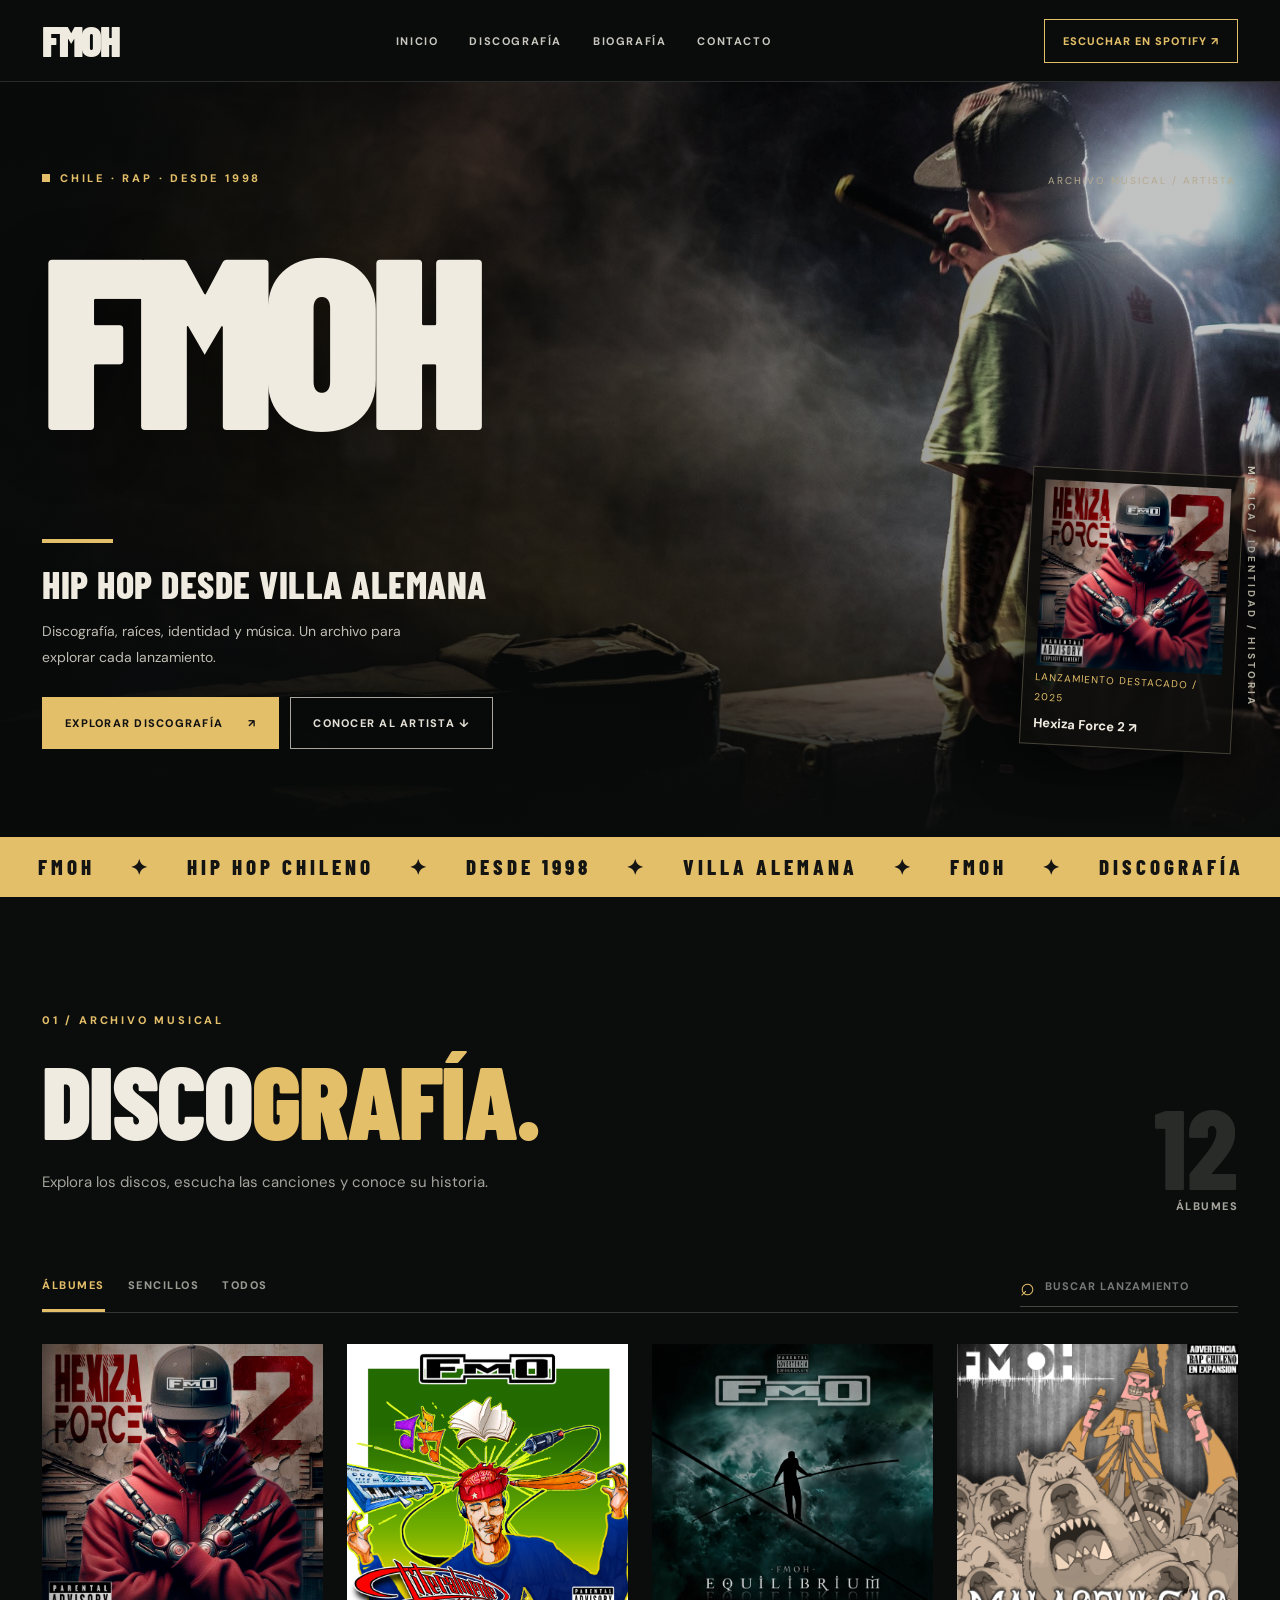
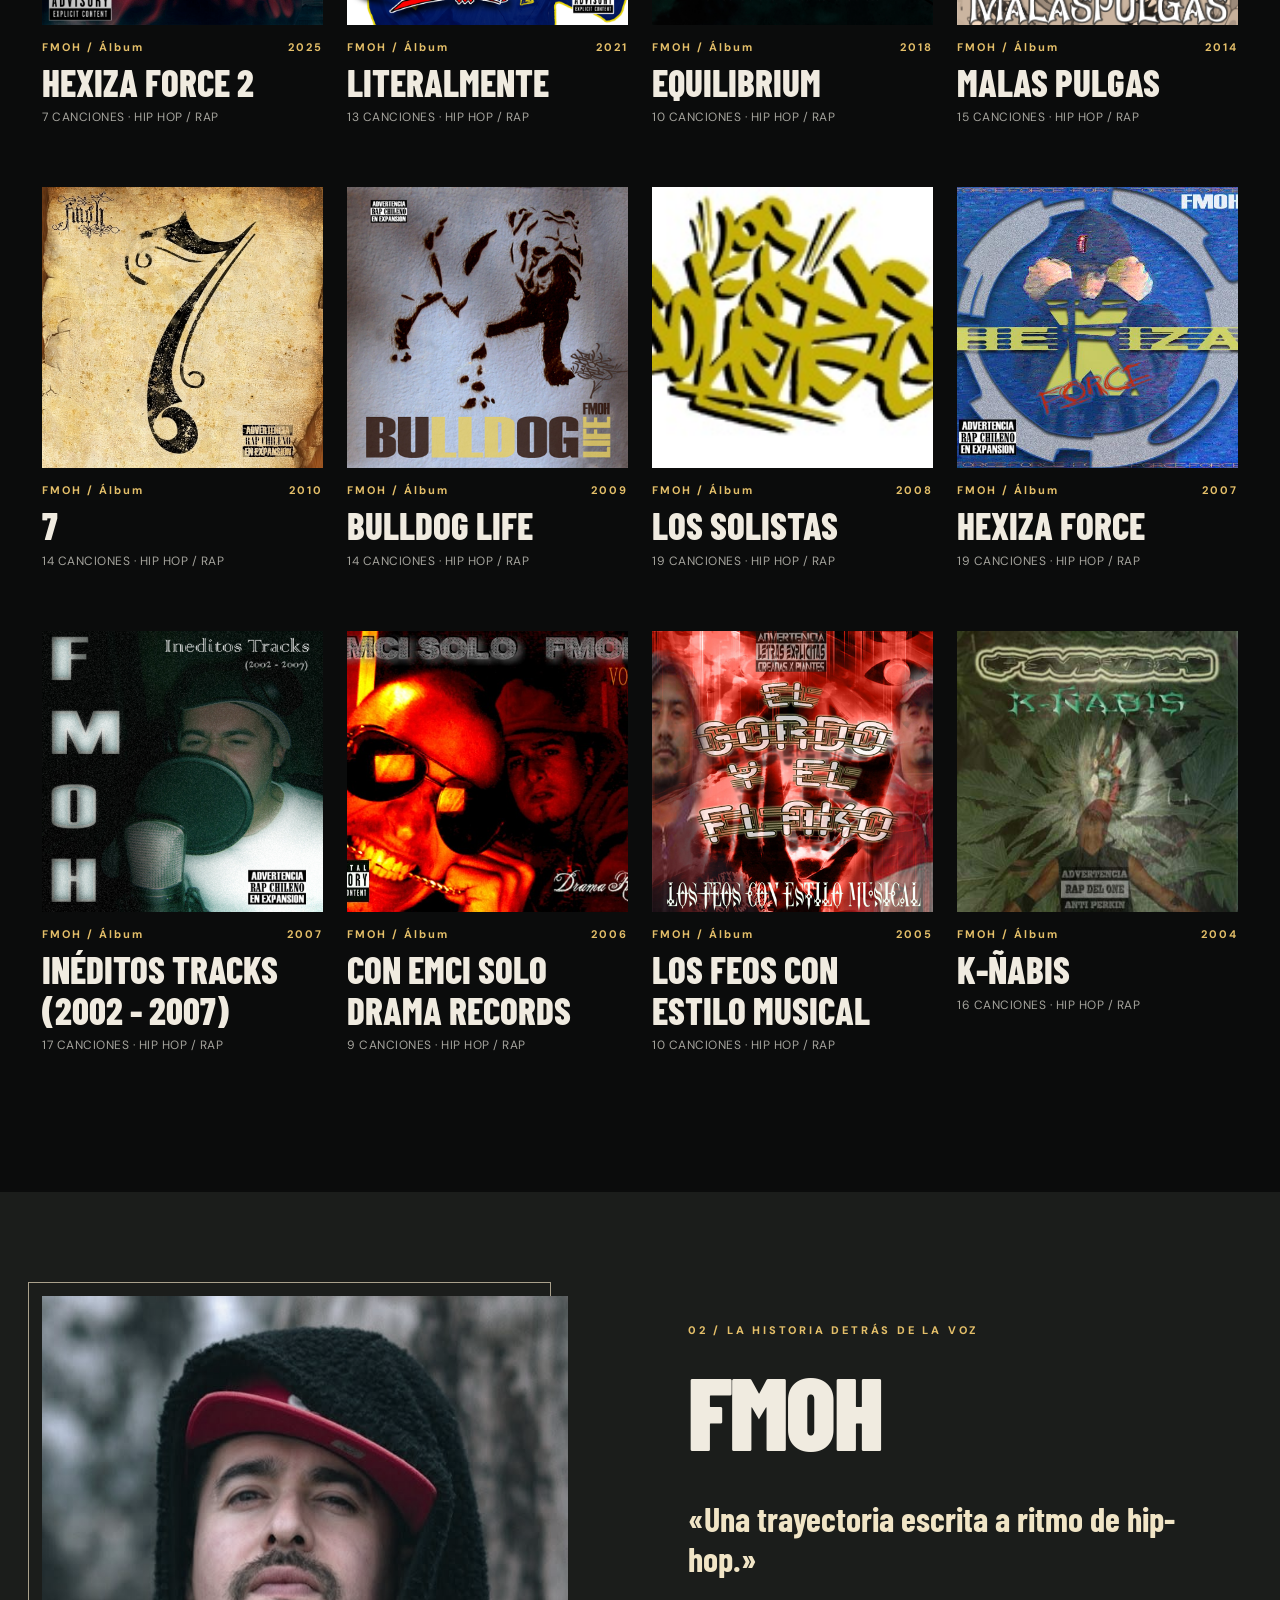
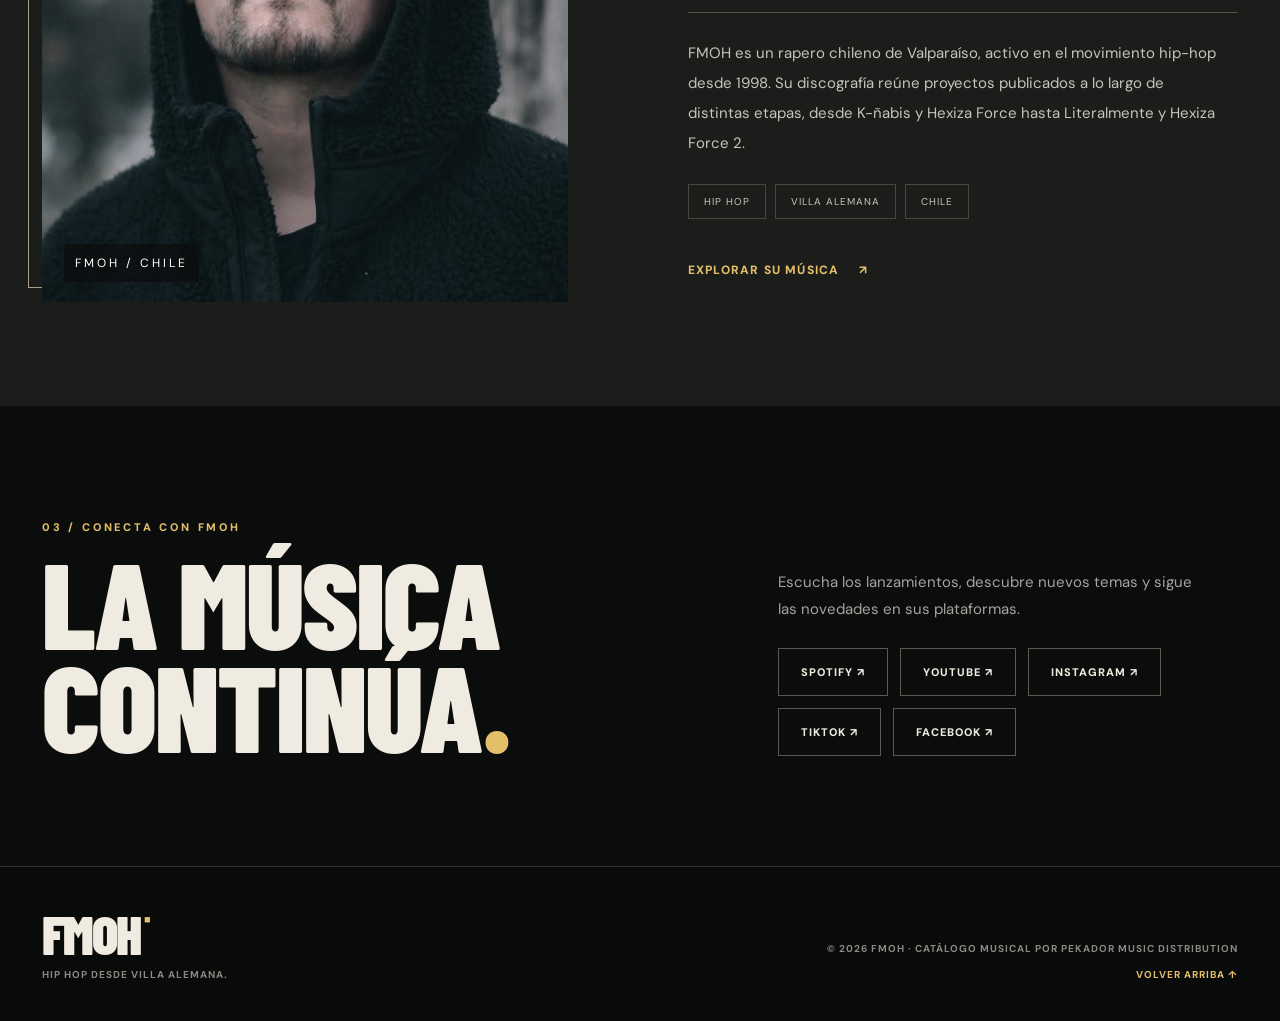
==== index.html @ 573b46f5 "Publicar sitio musical FMOH" ====
<!DOCTYPE html>
<html lang="es">
<head>
  <meta charset="utf-8"><meta name="viewport" content="width=device-width,initial-scale=1">
  <meta name="theme-color" content="#0b0c0c"><meta name="description" content="FMOH: discografía, música y trayectoria del rapero chileno.">
  <title>FMOH — Discografía oficial · Rap chileno</title>
  <link rel="icon" href="assets/images/favicon.svg" type="image/svg+xml"><link rel="stylesheet" href="assets/css/style.css">
</head>
<body data-page="home">
  <header class="header"><div class="wrap nav-inner">
    <a class="wordmark" href="index.html" aria-label="FMOH inicio">FMOH<span class="mark-square"></span></a>
    <nav class="nav" id="nav"><a href="#inicio">INICIO</a><a href="#discografia">DISCOGRAFÍA</a><a href="#biografia">BIOGRAFÍA</a><a href="#contacto">CONTACTO</a></nav>
    <a class="nav-stream" id="navSpotify" href="https://open.spotify.com/intl-es/artist/0ESfs82bdPWuXCugvIW3on" target="_blank" rel="noopener">ESCUCHAR EN SPOTIFY ↗</a>
    <button class="menu-btn" id="menuBtn" type="button" aria-label="Abrir menú" aria-expanded="false">☰</button>
  </div></header>
  <main>
    <section class="hero" id="inicio"><div class="hero-image" id="heroImage"></div><div class="hero-overlay"></div>
      <div class="wrap hero-content"><div class="hero-eyebrow"><span class="tiny-box"></span><span id="heroEyebrow">CHILE · RAP · DESDE 1998</span></div>
        <p class="hero-index">ARCHIVO MUSICAL / ARTISTA</p><h1 class="hero-title" id="heroTitle">FMOH<span></span></h1>
        <div class="hero-lower"><div><div class="hero-line"></div><p class="hero-tagline" id="heroTagline">HIP HOP DESDE VILLA ALEMANA.</p><p class="hero-subtitle">Discografía, raíces, identidad y música. Un archivo para explorar cada lanzamiento.</p><div class="hero-buttons"><a class="btn btn-accent" href="#discografia">EXPLORAR DISCOGRAFÍA <span>↗</span></a><a class="btn btn-outline" href="#biografia">CONOCER AL ARTISTA ↓</a></div></div><div class="hero-feature" id="heroFeature"></div></div>
      </div><span class="hero-vertical">MÚSICA / IDENTIDAD / HISTORIA</span>
    </section>
    <div class="ticker"><div>FMOH <i>✦</i> HIP HOP CHILENO <i>✦</i> DESDE 1998 <i>✦</i> VILLA ALEMANA <i>✦</i> FMOH <i>✦</i> DISCOGRAFÍA <i>✦</i> RAP CHILENO <i>✦</i></div></div>
    <section class="section records wrap" id="discografia"><div class="section-heading"><div><span class="kicker">01 / ARCHIVO MUSICAL</span><h2>DISCO<span>GRAFÍA.</span></h2><p class="muted narrow">Explora los discos, escucha las canciones y conoce su historia.</p></div><div class="section-marker" id="albumCounter">09 <span>ÁLBUMES</span></div></div>
      <div class="filterbar"><div class="filter-tabs" role="group" aria-label="Filtrar lanzamientos"><button type="button" data-filter="albums" class="active">ÁLBUMES</button><button type="button" data-filter="singles">SENCILLOS</button><button type="button" data-filter="all">TODOS</button></div><label class="search-label"><span>⌕</span><input id="searchInput" placeholder="BUSCAR LANZAMIENTO" aria-label="Buscar lanzamiento"></label></div>
      <div class="album-grid" id="albumGrid"></div><div class="singles-list" id="singlesList" hidden></div>
    </section>
    <section class="bio-section" id="biografia"><div class="wrap bio-grid"><div class="bio-visual"><img id="artistPhoto" src="assets/images/artista-demo.jpg" alt="Imagen provisional para la fotografía del artista" loading="lazy"><span class="bio-stamp">FMOH / CHILE</span></div><div class="bio-copy"><span class="kicker">02 / LA HISTORIA DETRÁS DE LA VOZ</span><h2>FMOH<span></span></h2><p class="bio-quote" id="artistQuote">«Una trayectoria escrita a ritmo de hip-hop.»</p><div class="bio-rule"></div><p class="bio-text" id="artistBio"></p><div class="bio-chips"><span>HIP HOP</span><span>VILLA ALEMANA</span><span>CHILE</span></div><a class="text-link" id="bioSpotify" href="#contacto">EXPLORAR SU MÚSICA <span>↗</span></a></div></div></section>
    <section class="listen-section wrap" id="contacto"><span class="kicker">03 / CONECTA CON FMOH</span><div class="listen-layout"><h2>LA MÚSICA<br>CONTINÚA<span>.</span></h2><div><p>Escucha los lanzamientos, descubre nuevos temas y sigue las novedades en sus plataformas.</p><div class="social-links" id="socialLinks"></div></div></div></section>
  </main>
  <footer class="footer"><div class="wrap footer-flex"><div><a class="footer-logo" href="#inicio">FMOH<span>■</span></a><p>HIP HOP DESDE VILLA ALEMANA.</p></div><div class="footer-meta"><span>© <span id="yearNow"></span> FMOH · CATÁLOGO MUSICAL POR PEKADOR MUSIC DISTRIBUTION</span><a href="#inicio">VOLVER ARRIBA ↑</a></div></div></footer>
  <div class="toast" id="toast" role="status" aria-live="polite"></div>
  <script src="data/site-data.js"></script><script src="assets/js/site.js" defer></script>
</body></html>
---- assets/css/style.css ----
@import url('https://fonts.googleapis.com/css2?family=Barlow+Condensed:wght@400;500;600;700;800;900&family=DM+Sans:wght@400;500;600;700&display=swap');
:root{--bg:#0b0c0c;--surface:#161817;--panel:#1b1c1b;--cream:#f0ebe0;--muted:#a5a49d;--yellow:#e4bf69;--line:#343632;--max:1290px}*{box-sizing:border-box}html{scroll-behavior:smooth;scroll-padding-top:90px}body{margin:0;background:var(--bg);color:var(--cream);font-family:'DM Sans',Arial,sans-serif;font-size:15px}body[data-page=album]{padding-bottom:20px}a{color:inherit;text-decoration:none}button,input,textarea,select{font:inherit}button{cursor:pointer}button:disabled{cursor:not-allowed;opacity:.48}img{max-width:100%;display:block}h1,h2,h3,p{margin-top:0}.wrap{width:min(var(--max),calc(100% - 84px));margin-inline:auto}.header{height:82px;background:#0b0d0cf0;border-bottom:1px solid #ffffff20;position:sticky;top:0;z-index:50;backdrop-filter:blur(15px)}.nav-inner{display:flex;align-items:center;height:100%;gap:36px}.wordmark,.footer-logo{font-family:'Barlow Condensed',Impact,sans-serif;font-size:43px;font-weight:900;line-height:1;letter-spacing:-2px}.mark-square,.footer-logo span{font-size:11px;vertical-align:top;display:inline-block;margin:6px 0 0 4px;color:var(--yellow);letter-spacing:0}.nav{margin-inline:auto;display:flex;align-items:center;gap:31px}.nav a{font-weight:700;color:#c9c7c0;font-size:11px;letter-spacing:1.6px}.nav a:hover,.back-link:hover,.text-link:hover{color:var(--yellow)}.nav-stream{border:1px solid var(--yellow);color:var(--yellow);font-size:11px;font-weight:800;letter-spacing:1px;padding:14px 18px;white-space:nowrap;transition:.2s}.nav-stream:hover{background:var(--yellow);color:#13120e}.menu-btn{background:none;color:var(--cream);border:0;font-size:27px;display:none}.hero{position:relative;min-height:690px;overflow:hidden;background:#0b0c0c}.hero-image,.hero-overlay{position:absolute;inset:0}.hero-image{background:url('../images/studio-hero.jpg') center 54%/cover no-repeat;filter:saturate(.68) contrast(1.12)}.hero-overlay{background:linear-gradient(90deg,rgba(8,10,10,.97) 4%,rgba(8,10,10,.68) 48%,rgba(8,10,10,.25) 85%),linear-gradient(0deg,#0b0c0c 0%,transparent 35%)}.hero-content{position:relative;z-index:1;padding-top:89px;padding-bottom:88px}.hero-eyebrow,.kicker{font-size:11px;letter-spacing:2.8px;font-weight:800;color:var(--yellow)}.hero-eyebrow{display:flex;align-items:center;gap:10px}.tiny-box{width:8px;height:8px;background:var(--yellow);display:inline-block}.hero-index{position:absolute;right:2px;top:92px;color:#b5aa90;font-size:10px;letter-spacing:2px}.hero-title{font-family:'Barlow Condensed',Impact,sans-serif;font-weight:900;font-size:clamp(144px,19vw,300px);line-height:.78;letter-spacing:-11px;margin:54px 0 42px;text-shadow:0 12px 60px #0000006e}.hero-title span,.section h2 span,.bio-copy h2 span,.listen-layout h2 span,.album-story h2 span,.admin-intro h1 span{color:var(--yellow)}.hero-lower{display:flex;align-items:flex-end;justify-content:space-between;gap:25px}.hero-line{width:71px;height:4px;background:var(--yellow);margin-bottom:21px}.hero-tagline{font-family:'Barlow Condensed',Impact,sans-serif;font-size:38px;font-weight:800;line-height:1.07;letter-spacing:.5px;margin-bottom:15px;max-width:470px}.hero-subtitle{color:#c0bdb4;line-height:1.8;max-width:390px;font-size:14px}.hero-buttons{display:flex;align-items:center;flex-wrap:wrap;gap:11px;margin-top:27px}.btn{padding:18px 22px;display:inline-flex;align-items:center;justify-content:center;gap:25px;border:1px solid transparent;font-size:11px;letter-spacing:1.25px;font-weight:800;transition:.22s;white-space:nowrap}.btn-accent{background:var(--yellow);color:#111}.btn-accent:hover{background:#f4d998;transform:translateY(-2px)}.btn-outline{border-color:#aaa69d;color:#e4dfd5;background:transparent}.btn-outline:hover{background:#fff;color:#131414}.hero-feature{width:212px;border:1px solid #d5c9a147;padding:12px;background:#0d0d0bc4;transform:rotate(3deg);box-shadow:0 20px 45px #0009;flex:none}.hero-feature img{width:100%;aspect-ratio:1;object-fit:cover}.hero-feature b{display:block;font-size:13px;margin-top:9px}.hero-feature span{font-size:10px;color:var(--yellow);letter-spacing:1px}.hero-vertical{position:absolute;right:22px;bottom:130px;writing-mode:vertical-rl;font-size:10px;font-weight:800;letter-spacing:3px;color:#c9c6b5}.ticker{padding:17px 0;white-space:nowrap;overflow:hidden;background:var(--yellow);color:#141413;font-family:'Barlow Condensed',Impact,sans-serif;font-weight:800;font-size:21px;letter-spacing:4px}.ticker>div{min-width:1600px;text-align:center}.ticker i{font-style:normal;margin:0 27px}.section{padding-block:112px}.section-heading{display:flex;justify-content:space-between;align-items:flex-end;gap:32px;margin-bottom:50px}.section-heading h2,.bio-copy h2,.album-story h2{font-family:'Barlow Condensed',Impact,sans-serif;font-size:clamp(65px,8vw,114px);line-height:.92;letter-spacing:-2px;font-weight:900;margin:23px 0 23px}.muted{color:var(--muted);line-height:1.85}.narrow{max-width:500px}.section-marker{font-family:'Barlow Condensed',Impact,sans-serif;font-size:112px;line-height:1;font-weight:800;color:#292b29;white-space:nowrap}.section-marker span{font-family:'DM Sans',Arial,sans-serif;display:block;text-align:right;font-size:11px;letter-spacing:1.5px;color:var(--muted)}.filterbar{border-bottom:1px solid var(--line);display:flex;justify-content:space-between;gap:20px;align-items:center;margin-bottom:31px}.filter-tabs{display:flex;gap:23px}.filter-tabs button{background:none;border:0;border-bottom:3px solid transparent;color:#999b92;font-size:11px;letter-spacing:1.5px;font-weight:800;padding:16px 0 17px}.filter-tabs button.active{border-color:var(--yellow);color:var(--yellow)}.search-label{display:flex;align-items:center;gap:8px;color:var(--yellow);border-bottom:1px solid #454740;padding:3px 0}.search-label span{font-size:25px}.search-label input{width:195px;color:#fff;outline:none;background:transparent;border:0;font-size:11px;font-weight:700;letter-spacing:1px}.search-label input::placeholder{color:#777}.album-grid{display:grid;grid-template-columns:repeat(4,minmax(0,1fr));gap:35px 24px}.album-card{min-width:0;position:relative}.album-cover-wrap{overflow:hidden;position:relative;background:#252523}.album-cover-wrap img{width:100%;aspect-ratio:1;object-fit:cover;transition:transform .6s,filter .6s}.album-card:hover img{transform:scale(1.045);filter:brightness(.85)}.album-cover-wrap .album-over{position:absolute;inset:0;display:flex;align-items:center;justify-content:center;background:#0b0c0c78;opacity:0;transition:.2s}.album-card:hover .album-over{opacity:1}.album-over span{padding:15px 19px;background:var(--yellow);color:#111;font-size:11px;font-weight:800;letter-spacing:1px}.album-card-content{padding:15px 0}.album-card-top{display:flex;justify-content:space-between;align-items:center;color:var(--yellow);font-size:11px;letter-spacing:2px;font-weight:700}.album-card h3{font-family:'Barlow Condensed',Impact,sans-serif;font-weight:800;font-size:37px;line-height:1.1;margin:8px 0 7px;text-transform:uppercase}.album-card p{font-size:12px;color:var(--muted);letter-spacing:.5px}.single-row{display:grid;grid-template-columns:60px 1fr 100px 120px;align-items:center;gap:20px;border-bottom:1px solid var(--line);padding:22px 12px;color:var(--cream)}.single-row:hover{background:#1c1e1b}.single-row .single-no{color:var(--yellow);font-family:'Barlow Condensed',sans-serif;font-size:28px}.single-row strong{font-family:'Barlow Condensed',sans-serif;font-size:26px;text-transform:uppercase}.single-row span{font-size:12px;color:var(--muted)}.single-row a{font-size:12px;color:var(--yellow);text-align:right}.empty-result{padding:35px;color:var(--muted);border:1px solid var(--line);grid-column:1/-1}.bio-section{background:#1b1d1b;padding:104px 0}.bio-grid{display:grid;grid-template-columns:44% 1fr;gap:10%;align-items:center}.bio-visual{position:relative}.bio-visual img{aspect-ratio:4/4.6;width:100%;object-fit:cover;filter:grayscale(.42)}.bio-visual:before{content:'';border:1px solid #aaa18c;inset:-14px 17px 14px -14px;position:absolute;pointer-events:none}.photo-sticker{position:absolute;right:11px;top:13px;background:#e4bf69;color:#191919;padding:9px 13px;font-size:10px;letter-spacing:1px;font-weight:800}.bio-stamp{position:absolute;bottom:20px;left:22px;background:#0b0c0ca8;color:#fff;font-size:12px;letter-spacing:3px;padding:11px}.bio-copy h2{margin-top:24px}.bio-quote{font-family:'Barlow Condensed',Impact,sans-serif;font-size:34px;line-height:1.15;font-weight:700;margin-top:42px;color:#f1e5c6;max-width:530px}.bio-rule,.story-divider{height:1px;background:#505149;margin:25px 0}.bio-text{line-height:2;color:#c4c5bd;max-width:535px;white-space:pre-line}.bio-chips{display:flex;gap:9px;flex-wrap:wrap;margin:26px 0 40px}.bio-chips span{border:1px solid #454841;padding:10px 15px;font-size:10px;letter-spacing:1px;color:#c5c8bb}.text-link{color:var(--yellow);font-size:12px;font-weight:800;letter-spacing:1.2px}.text-link span{margin-left:15px}.listen-section{padding-block:110px}.listen-layout{display:grid;grid-template-columns:1.2fr .8fr;gap:45px;align-items:end;margin-top:14px}.listen-layout h2{font-family:'Barlow Condensed',Impact,sans-serif;font-weight:900;font-size:clamp(77px,9.5vw,145px);letter-spacing:-2px;line-height:.85;margin:0}.listen-layout p{font-size:15px;line-height:1.8;color:var(--muted);max-width:420px}.social-links{display:flex;flex-wrap:wrap;gap:12px;margin-top:25px}.social-links a{border:1px solid #575a4c;padding:16px 22px;font-weight:800;font-size:11px;letter-spacing:1px}.social-links a:hover{background:var(--yellow);color:#10100d;border-color:var(--yellow)}.footer{border-top:1px solid var(--line);background:#090a0a}.footer-flex{padding:40px 0;display:flex;align-items:flex-end;justify-content:space-between;gap:20px}.footer-logo{font-size:54px}.footer p,.footer-meta{color:#888b82;letter-spacing:1px;font-weight:700;font-size:10px}.footer p{margin:7px 0 0}.footer-meta{display:flex;flex-direction:column;align-items:flex-end;gap:13px}.footer-meta a{color:var(--yellow)}.toast{position:fixed;right:20px;bottom:25px;background:#e4bf69;color:#111;padding:15px 20px;max-width:380px;font-size:13px;font-weight:700;z-index:1000;box-shadow:0 15px 60px #0009;display:none}.toast.visible{display:block}
/* Album detail */
.album-hero{background:radial-gradient(circle at 80% 30%,#24221e 0%,#101110 47%,#0b0c0c 80%);padding:45px 0 91px;border-bottom:1px solid var(--line)}.back-link{display:inline-block;color:#c6c5bb;font-size:11px;font-weight:800;letter-spacing:1.7px;margin-bottom:47px}.album-hero-grid{display:grid;grid-template-columns:minmax(250px,510px) 1fr;gap:8%;align-items:center}.big-cover{position:relative}.big-cover img{aspect-ratio:1;object-fit:cover;width:100%;box-shadow:24px 28px 65px #0009}.cover-stamp{position:absolute;bottom:-25px;left:0;font-size:10px;letter-spacing:2px;color:var(--muted)}.album-hero-text h1{font-family:'Barlow Condensed',Impact,sans-serif;font-size:clamp(67px,9vw,145px);font-weight:900;line-height:.87;letter-spacing:-3px;text-transform:uppercase;overflow-wrap:anywhere;margin:27px 0 15px}.album-artist{font-family:'Barlow Condensed',sans-serif;font-size:32px;color:var(--yellow);font-weight:800}.album-desc{font-size:15px;color:var(--muted);line-height:1.85;max-width:490px;margin:22px 0}.album-hero-actions{display:flex;gap:10px;flex-wrap:wrap;margin:29px 0}.album-facts{border-top:1px solid var(--line);display:grid;grid-template-columns:repeat(3,1fr);gap:10px;padding-top:23px}.album-facts span,.album-facts strong{display:block}.album-facts span{color:#92958a;font-size:10px;letter-spacing:1.5px}.album-facts strong{font-size:14px;margin-top:7px}.section-heading.compact{margin-bottom:38px}.section-heading.compact h2{font-size:clamp(56px,6.5vw,94px);margin-bottom:0}.section-marker.smaller{font-size:67px}.track-table{border-top:1px solid #5c5e55}.track-head,.track-row{display:grid;grid-template-columns:65px 1fr 100px 125px;align-items:center;gap:13px}.track-head{color:#8d9088;font-size:10px;letter-spacing:2px;padding:19px 18px;border-bottom:1px solid var(--line)}.track-row{min-height:76px;padding:10px 18px;border-bottom:1px solid #2a2e29;transition:background .2s}.track-row:hover,.track-row.playing{background:#1a1e19}.track-no{font-family:'Barlow Condensed',sans-serif;color:var(--yellow);font-size:25px}.track-title{font-weight:700;font-size:15px}.track-length{font-size:12px;color:#b3b3ad}.track-action{display:flex;justify-content:flex-end}.track-play{background:#e4bf69;border:0;width:42px;height:42px;border-radius:50%;color:#111;font-size:15px;font-weight:900}.track-unavailable{color:#85867e;font-size:10px;text-transform:uppercase;letter-spacing:.7px;text-align:right}.content-note{font-size:12px;color:#969a90;margin-top:23px;line-height:1.8}.album-story{background:#1b1d1b;padding:104px 0}.album-story-grid{display:grid;grid-template-columns:1fr 1fr;gap:12%}.album-story h2{font-size:clamp(55px,6.3vw,92px)}.album-story-grid p{font-size:15px;line-height:1.95;color:#c4c6bd;white-space:pre-line}.album-story-grid .credits{margin:10px 0 27px}.other-releases{padding:105px 0 30px}.related-grid{grid-template-columns:repeat(4,minmax(0,1fr))}.audio-dock{position:fixed;bottom:0;left:0;right:0;z-index:90;display:flex;align-items:center;gap:17px;background:#1a1c19;padding:12px max(calc((100vw - 1290px)/2),32px);border-top:1px solid var(--yellow);box-shadow:0 -12px 40px #0008}.audio-dock[hidden]{display:none}.audio-dock img{height:51px;width:51px;object-fit:cover}.audio-now{min-width:190px;display:flex;flex-direction:column;gap:4px}.audio-now small{color:var(--yellow);font-size:10px;letter-spacing:1.1px}.audio-now strong{font-size:12px;max-width:230px;overflow:hidden;text-overflow:ellipsis;white-space:nowrap}.dock-btn{border:none;background:transparent;color:var(--cream);font-size:14px}.dock-btn.big{font-size:21px;color:var(--yellow)}.audio-dock input[type=range]{accent-color:var(--yellow);flex:1;min-width:35px}.audio-dock #audioVolume{flex:0 1 100px}.audio-time{font-size:11px;color:#b9bab3}
/* admin */
body[data-page=admin]{background:#121411}.admin-top-label{color:var(--yellow);font-size:11px;font-weight:800;letter-spacing:1px}.admin-main{padding:55px 0 100px}.admin-intro{display:flex;align-items:center;justify-content:space-between;gap:32px}.admin-intro h1{font-family:'Barlow Condensed',sans-serif;font-size:90px;font-weight:900;letter-spacing:-2px;line-height:1;margin:15px 0}.admin-intro p{color:#b9bdb3;line-height:1.6;max-width:640px}.admin-banner{padding:15px 20px;background:#29291e;border-left:3px solid var(--yellow);font-size:12px;line-height:1.7;margin:30px 0 25px;color:#d8d3be}.admin-layout{display:grid;grid-template-columns:270px minmax(0,1fr);gap:28px;align-items:start}.admin-sidebar{background:#1b1d1a;border:1px solid var(--line);padding:16px}.admin-tab{display:flex;align-items:center;text-align:left;gap:16px;color:var(--yellow);background:none;border:0;border-bottom:1px solid #30342d;padding:18px 13px;width:100%;font-family:'Barlow Condensed',sans-serif;font-size:18px;font-weight:800}.admin-tab span{color:var(--cream);font-size:15px}.admin-tab.active{background:#33301f}.admin-sidebar p{font-size:12px;color:#999e91;line-height:1.75;padding:15px 11px}.admin-editor{background:#1b1d1a;border:1px solid var(--line);min-height:450px;padding:31px}.editor-bar{display:flex;justify-content:space-between;align-items:center;gap:20px;border-bottom:1px solid var(--line);padding-bottom:20px;margin-bottom:27px}.editor-bar h2{font-family:'Barlow Condensed',sans-serif;font-size:36px;margin:0}.save-status{font-size:10px;color:var(--yellow);letter-spacing:1.2px}.editor-section{margin-bottom:30px}.editor-section h3{font-family:'Barlow Condensed',sans-serif;letter-spacing:.3px;font-size:26px;margin:0 0 19px}.field-grid{display:grid;grid-template-columns:repeat(2,minmax(0,1fr));gap:17px}.field{display:block;margin-bottom:17px;min-width:0}.field.full{grid-column:1/-1}.field>span{display:block;margin-bottom:8px;font-size:11px;text-transform:uppercase;color:#c2beac;font-weight:700;letter-spacing:1px}.field input,.field textarea,.field select{background:#10120f;border:1px solid #3c423a;padding:13px 13px;color:#f1eee2;width:100%;outline:none;border-radius:0}.field textarea{min-height:114px;resize:vertical;line-height:1.7}.field input:focus,.field textarea:focus{border-color:var(--yellow)}.image-edit{display:flex;align-items:center;gap:20px;border:1px dashed #55554a;padding:17px;margin-bottom:17px}.image-edit img{width:110px;height:110px;object-fit:cover;flex:none}.image-edit small{display:block;color:#9c9f94;margin-top:10px;line-height:1.5}.upload-button,.small-btn{display:inline-block;background:#292c25;border:1px solid #656a5d;padding:10px 13px;color:var(--cream);font-size:11px;font-weight:800;letter-spacing:.5px;cursor:pointer}.upload-button:hover,.small-btn:hover{background:#474b3b}.upload-button input{display:none}.small-btn.danger{border-color:#945c52;color:#ffc7ba}.inline-actions{display:flex;align-items:center;gap:9px;flex-wrap:wrap;margin:18px 0}.admin-album-list{display:grid;gap:11px}.admin-album-row{display:grid;grid-template-columns:70px 1fr auto;gap:15px;align-items:center;border:1px solid #3d4339;padding:12px;background:#161915}.admin-album-row img{height:70px;width:70px;object-fit:cover}.admin-album-row strong{display:block;font-size:15px}.admin-album-row small{color:#92988b;font-size:11px;display:block;margin-top:7px}.edit-card{background:#141714;border:1px solid #424940;padding:21px;margin-bottom:16px}.edit-card-header{display:flex;align-items:center;justify-content:space-between;margin-bottom:20px;gap:15px}.edit-card-header strong{font-family:'Barlow Condensed',sans-serif;font-size:28px}.editor-divider{border:0;border-top:1px solid var(--line);margin:32px 0}.edit-track{display:grid;grid-template-columns:32px 1fr 94px 170px 42px;gap:7px;align-items:center;margin:8px 0}.edit-track>span{color:var(--yellow)}.edit-track input{min-width:0;background:#0e100e;border:1px solid #3e433a;color:#eee;padding:9px;font-size:12px;width:100%}.edit-track .upload-button{text-align:center;padding:11px 6px;white-space:nowrap}.edit-track button{border:1px solid #5f534d;background:#29201c;color:#dfb5ae;height:38px}.admin-hint{color:#a6ab9e;font-size:12px;line-height:1.8}.admin-notice{padding:12px;background:#22291f;font-size:12px;color:#e0d9c4;line-height:1.7}.subtle{font-size:11px;color:#9b9b94}.admin-file-row{display:flex;align-items:center;gap:10px;border:1px solid #40453d;padding:13px;margin-bottom:12px}.admin-file-row input{flex:1}.admin-file-row label{margin-right:10px}.json-box{padding:16px;background:#0e100e;color:#d2d4cf;border:1px solid var(--line);font-size:12px;line-height:1.8}.admin-button{background:var(--yellow);color:#111;padding:14px 19px;font-weight:800;border:0;font-size:12px;letter-spacing:1px}
@media(max-width:1050px){.nav{gap:17px}.nav-stream{padding:12px}.wrap{width:min(var(--max),calc(100% - 48px))}.hero-title{font-size:25vw}.album-grid,.related-grid{grid-template-columns:repeat(3,minmax(0,1fr));gap:22px 16px}.bio-grid{gap:6%}.hero-feature{width:175px}.album-hero-grid{gap:5%}.admin-layout{grid-template-columns:220px 1fr}.admin-editor{padding:18px}}@media(max-width:760px){.header{height:69px}.wrap{width:calc(100% - 34px)}.wordmark{font-size:39px}.nav{display:none;position:absolute;left:0;right:0;top:69px;background:#0d0f0e;border-bottom:1px solid #444;padding:20px;flex-direction:column;align-items:flex-start;gap:25px}.nav.open{display:flex}.nav-stream{margin-left:auto;font-size:10px;padding:10px}.menu-btn{display:block}.hero{min-height:720px}.hero-overlay{background:linear-gradient(90deg,#0b0c0ceb,#0b0c0c71),linear-gradient(0deg,#0b0c0c,transparent 50%)}.hero-content{padding:70px 0 60px}.hero-title{font-size:36vw;letter-spacing:-6px;margin:62px 0 50px}.hero-index,.hero-vertical{display:none}.hero-lower{align-items:flex-start}.hero-feature{display:none}.hero-tagline{font-size:33px}.hero-buttons .btn{padding:15px}.section{padding:70px 0}.section-heading h2{font-size:65px}.section-heading{align-items:center}.section-marker{font-size:70px}.album-grid,.related-grid{grid-template-columns:repeat(2,minmax(0,1fr));gap:25px 14px}.album-card h3{font-size:28px}.filterbar{align-items:stretch;flex-direction:column}.filter-tabs{gap:22px}.search-label{margin-bottom:15px}.bio-section{padding:65px 0}.bio-grid{grid-template-columns:1fr;gap:65px}.bio-visual{max-width:530px}.bio-copy h2{font-size:80px}.listen-layout{grid-template-columns:1fr;gap:20px}.listen-layout h2{font-size:95px}.listen-section{padding:65px 0}.footer-flex{align-items:flex-start}.album-hero{padding:30px 0 70px}.album-hero-grid{grid-template-columns:1fr;gap:48px}.big-cover{max-width:475px}.album-hero-text h1{font-size:88px}.album-story-grid{grid-template-columns:1fr;gap:15px}.album-story{padding:70px 0}.track-head,.track-row{grid-template-columns:37px 1fr 48px 80px;gap:5px;padding-inline:7px}.track-title{font-size:13px}.track-unavailable{font-size:9px}.track-length{font-size:11px}.audio-dock{gap:8px;padding:8px}.audio-dock #audioVolume,.audio-dock #audioDuration{display:none}.audio-now{min-width:60px}.audio-dock img{height:37px;width:37px}.audio-dock input[type=range]{max-width:130px}.audio-time{display:none}.admin-intro{display:block}.admin-intro h1{font-size:70px}.admin-layout{grid-template-columns:1fr;gap:15px}.admin-sidebar{display:flex;flex-wrap:wrap;gap:5px;padding:8px}.admin-tab{width:auto;flex:1;justify-content:center;font-size:14px;gap:6px;padding:12px 8px}.admin-tab span{font-size:12px}.admin-sidebar p{width:100%;margin:0}.field-grid{grid-template-columns:1fr}.edit-track{grid-template-columns:24px 1fr 70px;gap:5px}.edit-track .upload-button{grid-column:2}.edit-track button{grid-column:3;grid-row:2}.edit-card{padding:12px}}@media(max-width:450px){.nav-stream{display:none}.hero-title{font-size:40vw}.hero{min-height:650px}.hero-buttons{gap:10px}.hero-buttons .btn{width:100%}.section-heading h2{font-size:49px}.section-marker{font-size:46px}.section-marker span{font-size:9px}.album-card h3{font-size:25px}.filter-tabs button{font-size:10px}.single-row{grid-template-columns:34px 1fr 54px;gap:7px}.single-row a{grid-column:2/4;text-align:left}.bio-visual:before{display:none}.listen-layout h2{font-size:70px}.footer-flex{flex-direction:column}.footer-meta{align-items:flex-start}.album-hero-text h1{font-size:72px}.audio-dock #audioSeek{display:none}.audio-now{flex:1}.track-head,.track-row{grid-template-columns:28px 1fr 40px 62px}.track-play{width:36px;height:36px}.track-unavailable{font-size:8px}.admin-tab{width:calc(50% - 3px);flex:auto}}

/* V2 — detalles discretos de ficha, descarga voluntaria y reproductor adaptable. */
:focus-visible{outline:2px solid var(--yellow);outline-offset:4px}
::selection{background:var(--yellow);color:#151515}
html{scroll-behavior:smooth}
.album-hero-text{min-width:0}
.album-hero-actions .btn{padding:16px 20px;min-height:52px}
.btn-quiet{color:#ded9ca;border:1px solid #5a5d53;background:transparent;gap:8px}
.btn-quiet:hover{color:#141414;background:#ece8db;border-color:#ece8db}
.album-quick-meta{font-size:10px;letter-spacing:1.4px;line-height:1.8;color:#a8aa9c;text-transform:uppercase;margin:16px 0 0}
.track-head span:last-child{text-align:right}
.track-info{min-width:0}
.track-info strong{display:block;overflow-wrap:anywhere}
.track-info small{display:block;font-size:10px;line-height:1.5;color:#a5a99e;margin-top:6px;letter-spacing:.4px}
.track-action{align-items:center;gap:7px}
.track-download{border:1px solid #62685e;background:transparent;color:var(--yellow);width:38px;height:38px;border-radius:50%;font-size:18px;font-weight:700}
.track-download:hover{background:var(--yellow);border-color:var(--yellow);color:#0b0c0c}
.track-row.playing .track-no{color:#f4d58c}
.track-row.playing .track-title{color:#f6dea8}
.track-row.playing .track-play{box-shadow:0 0 0 4px #e4bf6933}
.track-play{transition:transform .15s,background .15s}
.track-play:hover{transform:scale(1.08);background:#ffde91}
.track-unavailable{color:#747a73;font-size:18px;text-align:center;width:38px}
.download-section{padding:75px 0;background:#171914;border-block:1px solid #32352f}
.download-layout{display:grid;grid-template-columns:1.05fr .95fr;gap:9%;align-items:center}
.download-layout h2{font-family:'Barlow Condensed',Impact,sans-serif;font-size:clamp(55px,7vw,104px);font-weight:900;line-height:.9;margin:20px 0 18px}
.download-layout h2 span{color:var(--yellow)}
.download-layout p{color:#b9bcb0;line-height:1.8;font-size:13px;max-width:490px}
.download-license{font-size:11px!important;color:#8e9685!important}
.download-panel{display:flex;flex-direction:column;align-items:flex-start;gap:12px;background:#1f221d;border:1px solid #575c46;padding:33px 38px}
.download-eyebrow{color:var(--yellow);font-weight:800;font-size:11px;letter-spacing:2px}
.download-panel strong{font-family:'Barlow Condensed',Impact,sans-serif;font-size:44px;text-transform:uppercase;line-height:1}
.download-panel p{font-size:12px;margin:0 0 9px}
.download-panel small{font-size:10px;color:#989c92;line-height:1.7}
.download-empty{font-size:11px;letter-spacing:1px;color:#a9ada0;border:1px solid #4c5046;padding:12px}
.extra-credits{display:grid;grid-template-columns:repeat(2,minmax(0,1fr));gap:2px 18px;margin-top:18px}
.extra-credits .kicker{font-size:9px}
.extra-credits p{font-size:13px!important;margin:8px 0 24px!important}
.spotify-embed{grid-column:1/-1;margin-top:26px;max-width:720px;width:100%}
.spotify-embed .kicker{display:block;margin-bottom:17px}
body[data-page=album]:has(.audio-dock:not([hidden])){padding-bottom:94px}
.audio-dock{display:grid;grid-template-columns:52px minmax(120px,195px) 34px 38px 34px 38px minmax(80px,1fr) 38px 90px;gap:13px;min-height:80px;padding-block:12px}
.audio-now{min-width:0;max-width:100%}
.audio-now strong{max-width:100%;font-size:12px}
.audio-dock #audioSeek{width:100%;min-width:0;max-width:none}
.audio-dock input[type=range]{cursor:pointer;accent-color:var(--yellow)}
.audio-dock input[type=range]::-webkit-slider-runnable-track{height:4px;border-radius:6px}
.audio-dock .dock-btn{min-width:32px;height:38px;white-space:nowrap}
.audio-dock .dock-btn:hover{color:#f6d995}
.song-upload-line{display:grid;grid-template-columns:minmax(0,1fr);align-items:start;gap:10px}
.edit-song .image-edit{margin-bottom:0}
.editor-checkbox{display:flex;align-items:center;gap:10px;line-height:1.6;font-size:12px;color:#e9e7da;cursor:pointer;margin:15px 0}
.editor-checkbox input{width:17px;height:17px;accent-color:var(--yellow);flex:none}
.admin-album-row{transition:border-color .2s}
.admin-album-row:focus-within{border-color:var(--yellow)}
@media(max-width:1000px){
 .audio-dock{grid-template-columns:42px minmax(90px,170px) 30px 33px 30px 35px minmax(75px,1fr) 35px;gap:8px}
 .audio-dock #audioVolume{display:none}
 .audio-dock img{height:42px;width:42px}
 .audio-dock .audio-now strong{font-size:11px}
}
@media(max-width:760px){
 .album-quick-meta{margin-top:7px;font-size:9px}
 .album-hero-grid{gap:55px}
 .download-section{padding:60px 0}
 .download-layout{grid-template-columns:1fr;gap:23px}
 .download-panel{padding:26px}
 .extra-credits{gap:10px}
 .audio-dock{display:grid;grid-template-columns:38px minmax(80px,1fr) 33px 34px 33px;column-gap:7px;row-gap:8px;min-height:94px;padding:8px 17px}
 .audio-dock img{height:38px;width:38px;grid-row:1}
 .audio-dock .audio-now{grid-column:2;grid-row:1}
 .audio-dock #audioPrev{grid-column:3;grid-row:1}
 .audio-dock #audioPlay{grid-column:4;grid-row:1}
 .audio-dock #audioNext{grid-column:5;grid-row:1}
 .audio-dock #audioTime{display:block;grid-column:1;grid-row:2;font-size:9px}
 .audio-dock #audioSeek{display:block;grid-column:2/5;grid-row:2;width:100%;max-width:none}
 .audio-dock #audioDuration{display:block;grid-column:5;grid-row:2;font-size:9px;text-align:right}
 .audio-dock #audioVolume{display:none}
 body[data-page=album]:has(.audio-dock:not([hidden])){padding-bottom:110px}
}
@media(max-width:450px){
 .album-hero-text h1{font-size:clamp(62px,17vw,88px)}
 .album-hero-actions{gap:8px}
 .album-hero-actions .btn{font-size:10px;padding:14px 12px;min-height:46px;white-space:normal}
 .album-hero-actions .btn-accent{flex:1 1 100%}
 .track-head,.track-row{grid-template-columns:26px minmax(0,1fr) 41px 80px;gap:5px}
 .track-info small{font-size:9px}
 .track-action{gap:6px}
 .track-play{width:34px;height:34px}
 .track-download{height:31px;width:31px}
 .track-unavailable{width:31px}
 .audio-dock{grid-template-columns:35px minmax(65px,1fr) 26px 29px 26px;padding:8px 12px;column-gap:4px}
 .audio-dock img{width:35px;height:35px}
 .audio-now strong{font-size:11px;max-width:none}
 .audio-now small{font-size:8px}
 .audio-dock .dock-btn{min-width:0;width:28px;height:32px;font-size:11px}
 .audio-dock .dock-btn.big{font-size:18px}
 .audio-dock #audioSeek{grid-column:2/5}
 .audio-dock #audioTime{font-size:9px}
 .download-layout h2{font-size:62px}
}
@media(prefers-reduced-motion:reduce){*,*::before,*::after{animation-duration:.01ms!important;transition-duration:.01ms!important;scroll-behavior:auto!important}}

[hidden]{display:none!important}
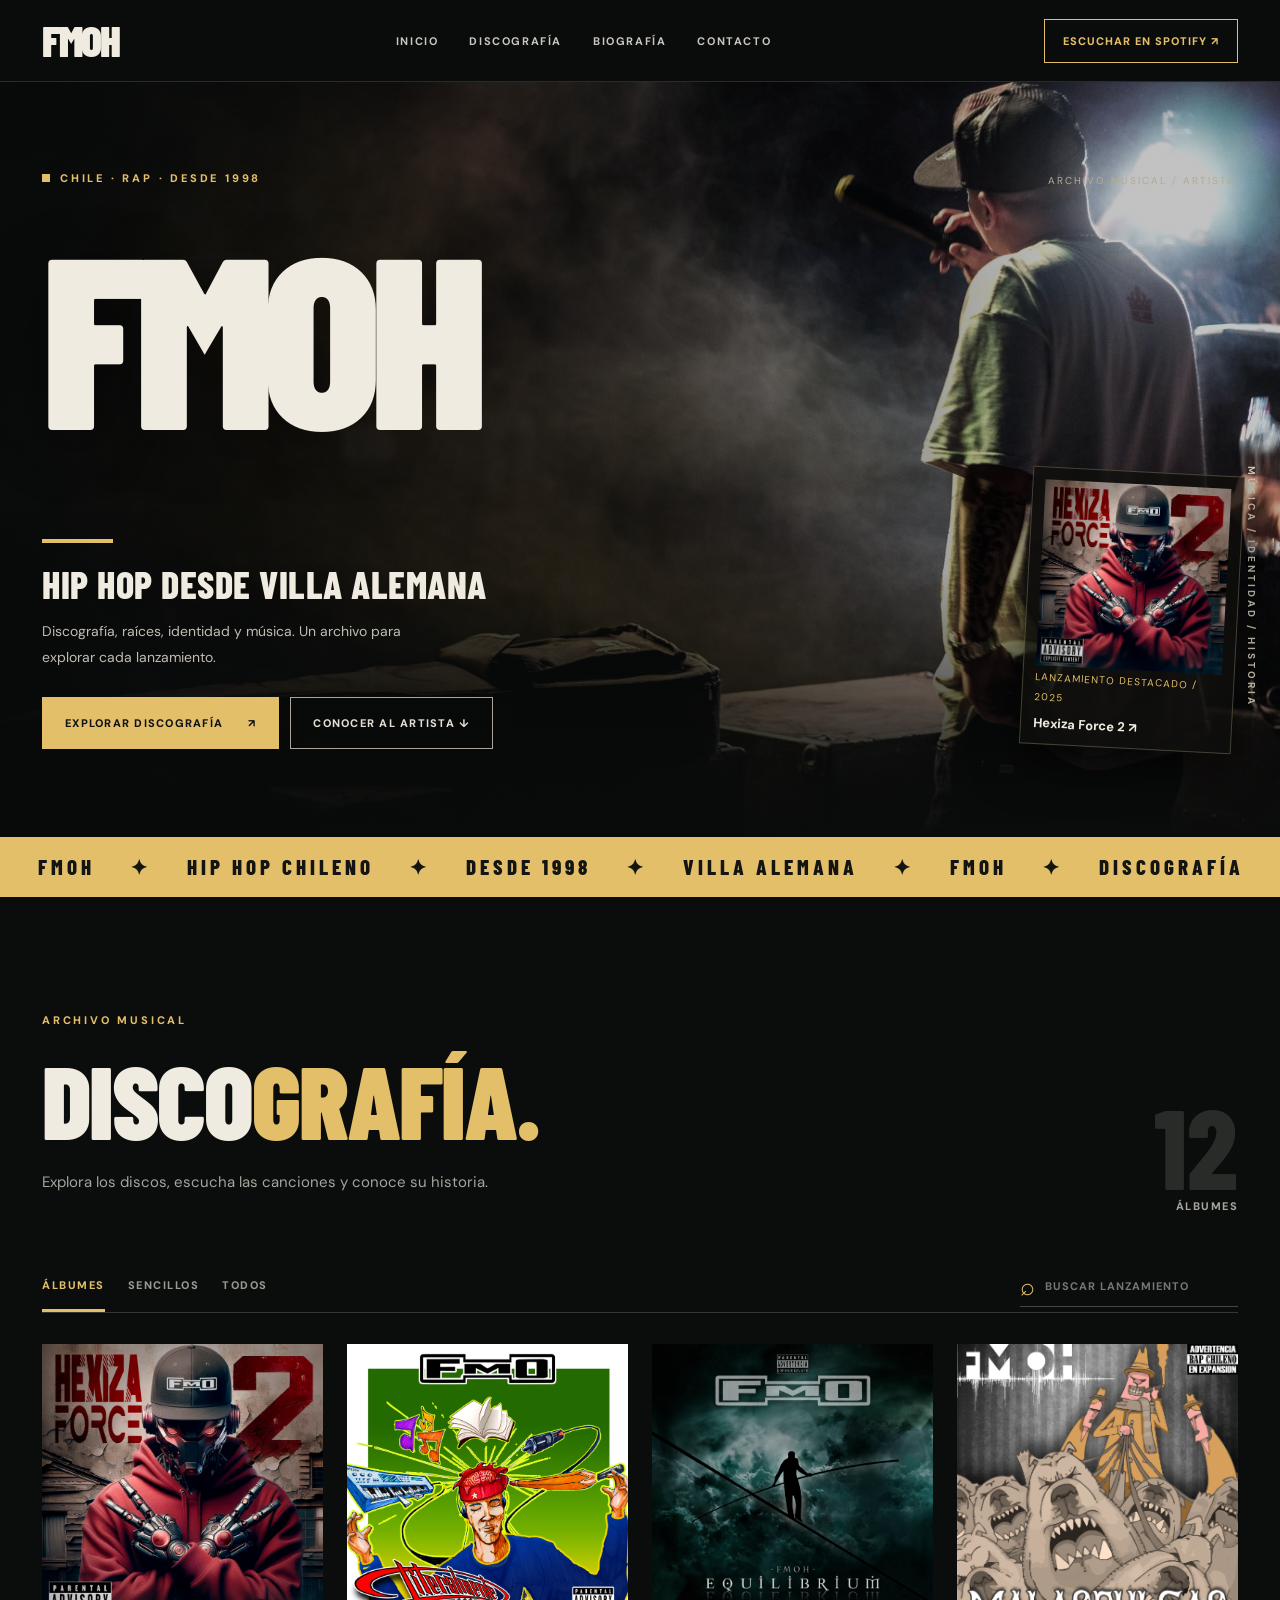
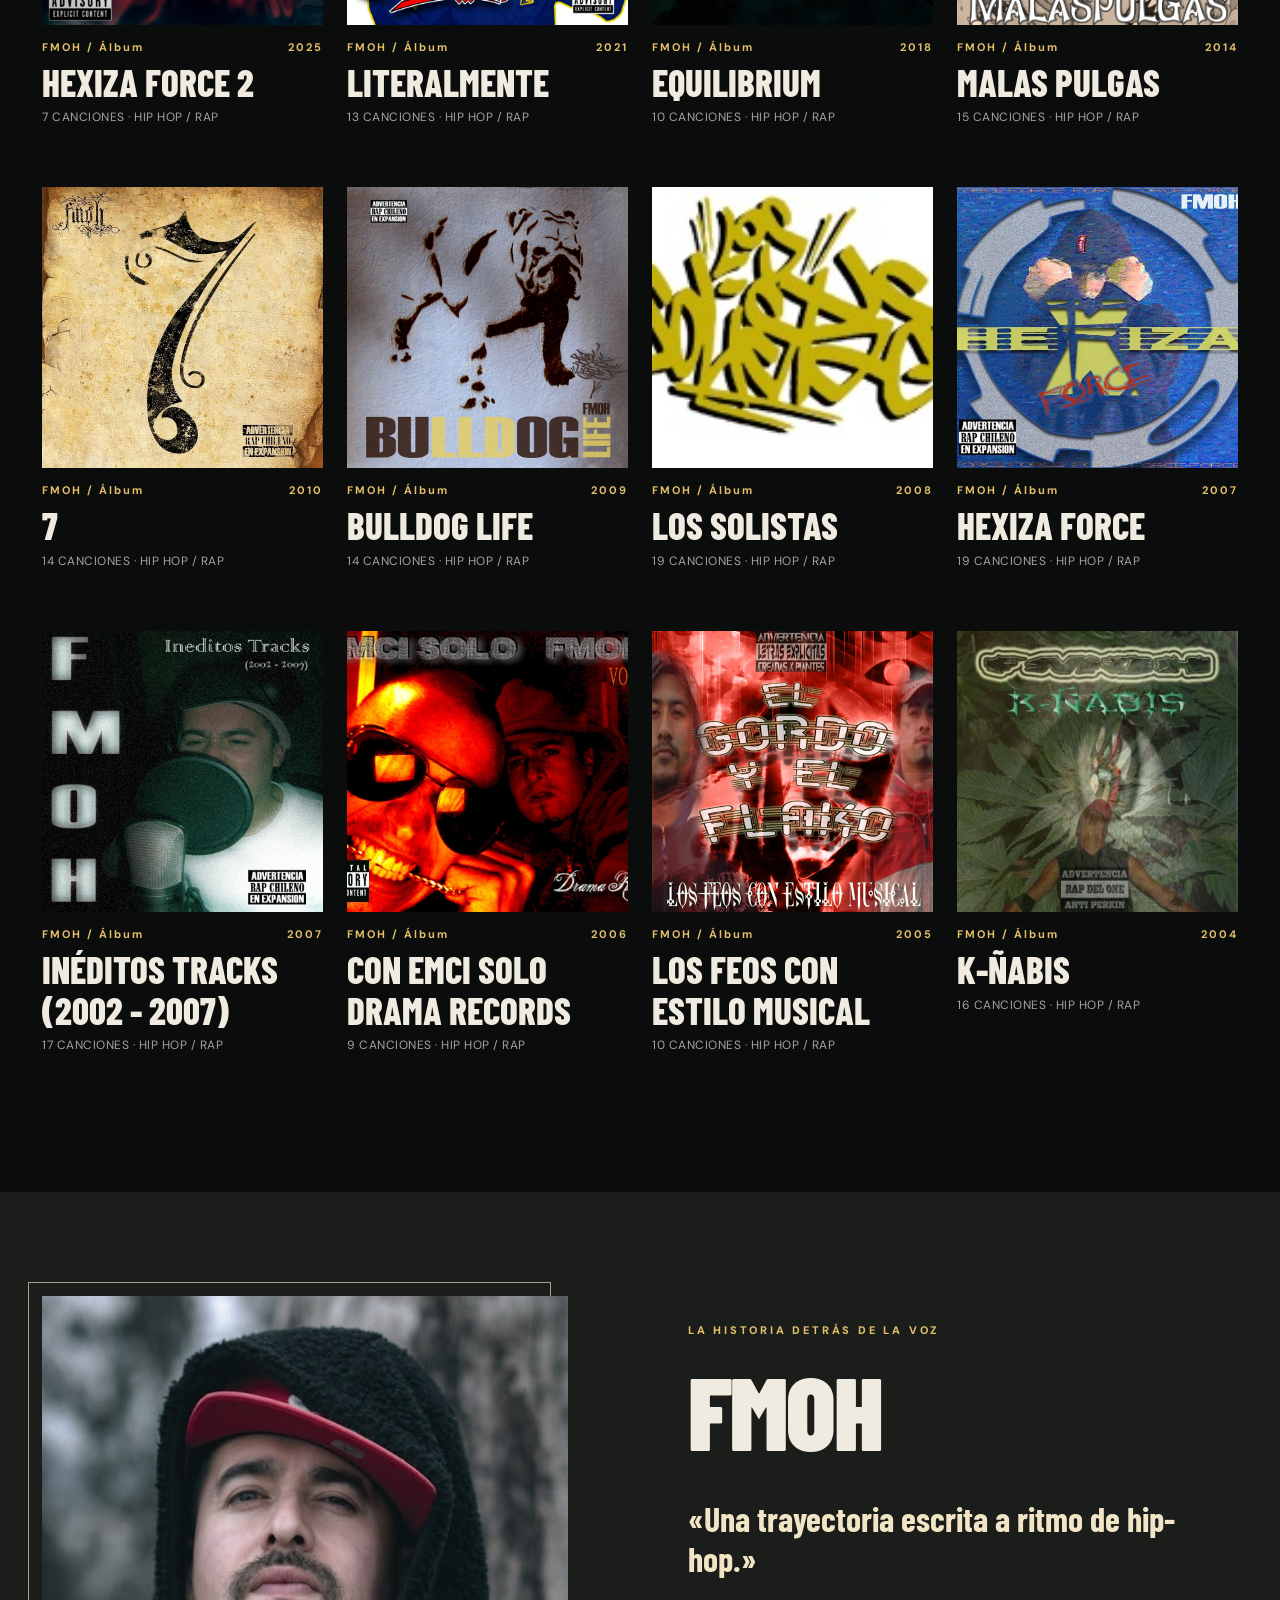
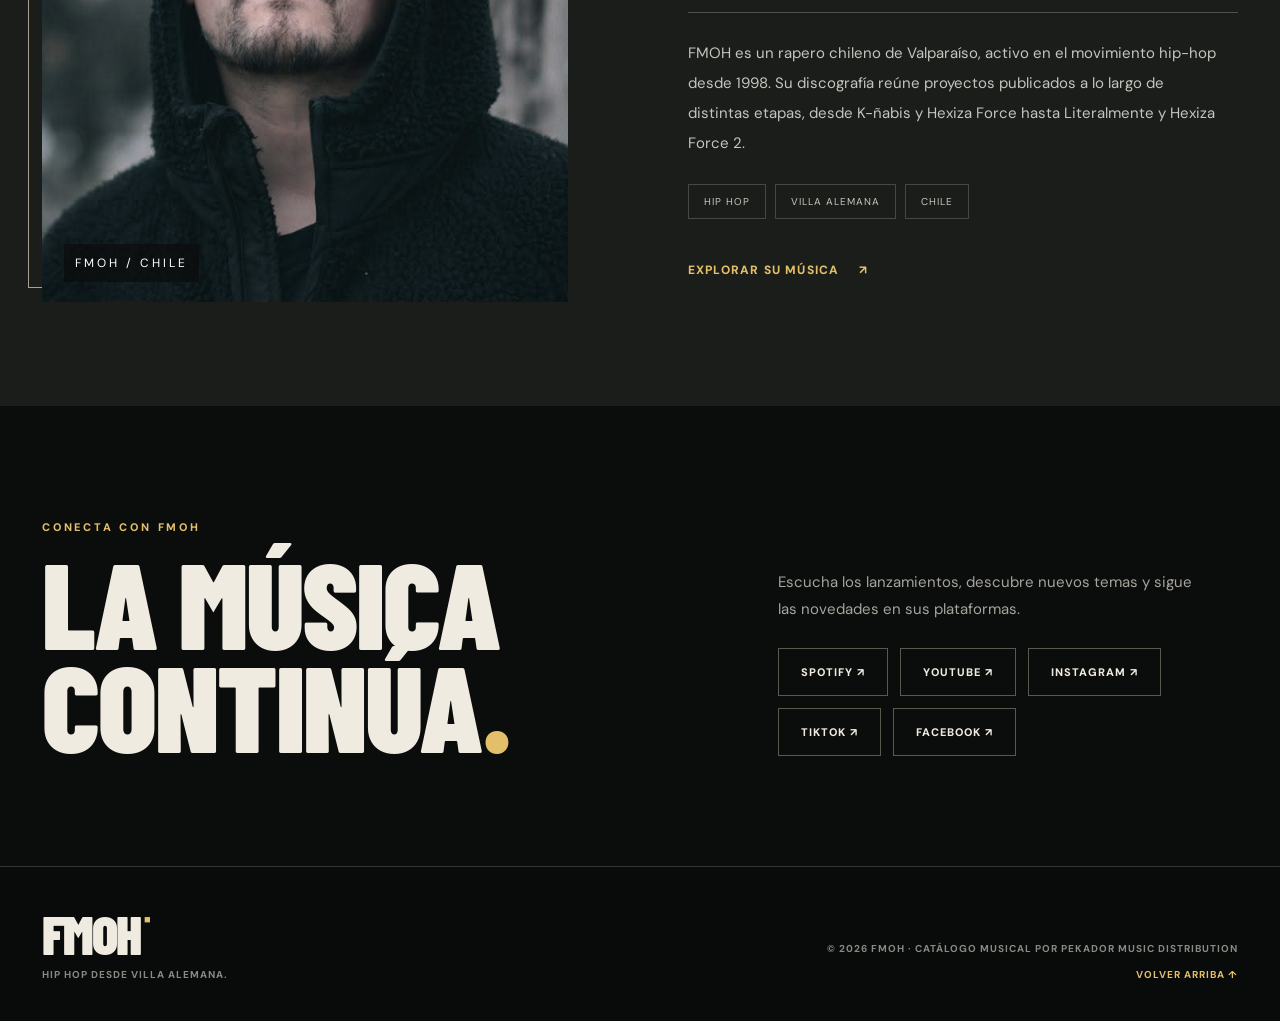
==== commit 5b63921b: "Update index.html" ====
--- a/index.html
+++ b/index.html
@@ -21,12 +21,12 @@
       </div><span class="hero-vertical">MÚSICA / IDENTIDAD / HISTORIA</span>
     </section>
     <div class="ticker"><div>FMOH <i>✦</i> HIP HOP CHILENO <i>✦</i> DESDE 1998 <i>✦</i> VILLA ALEMANA <i>✦</i> FMOH <i>✦</i> DISCOGRAFÍA <i>✦</i> RAP CHILENO <i>✦</i></div></div>
-    <section class="section records wrap" id="discografia"><div class="section-heading"><div><span class="kicker">01 / ARCHIVO MUSICAL</span><h2>DISCO<span>GRAFÍA.</span></h2><p class="muted narrow">Explora los discos, escucha las canciones y conoce su historia.</p></div><div class="section-marker" id="albumCounter">09 <span>ÁLBUMES</span></div></div>
+    <section class="section records wrap" id="discografia"><div class="section-heading"><div><span class="kicker">ARCHIVO MUSICAL</span><h2>DISCO<span>GRAFÍA.</span></h2><p class="muted narrow">Explora los discos, escucha las canciones y conoce su historia.</p></div><div class="section-marker" id="albumCounter">09 <span>ÁLBUMES</span></div></div>
       <div class="filterbar"><div class="filter-tabs" role="group" aria-label="Filtrar lanzamientos"><button type="button" data-filter="albums" class="active">ÁLBUMES</button><button type="button" data-filter="singles">SENCILLOS</button><button type="button" data-filter="all">TODOS</button></div><label class="search-label"><span>⌕</span><input id="searchInput" placeholder="BUSCAR LANZAMIENTO" aria-label="Buscar lanzamiento"></label></div>
       <div class="album-grid" id="albumGrid"></div><div class="singles-list" id="singlesList" hidden></div>
     </section>
-    <section class="bio-section" id="biografia"><div class="wrap bio-grid"><div class="bio-visual"><img id="artistPhoto" src="assets/images/artista-demo.jpg" alt="Imagen provisional para la fotografía del artista" loading="lazy"><span class="bio-stamp">FMOH / CHILE</span></div><div class="bio-copy"><span class="kicker">02 / LA HISTORIA DETRÁS DE LA VOZ</span><h2>FMOH<span></span></h2><p class="bio-quote" id="artistQuote">«Una trayectoria escrita a ritmo de hip-hop.»</p><div class="bio-rule"></div><p class="bio-text" id="artistBio"></p><div class="bio-chips"><span>HIP HOP</span><span>VILLA ALEMANA</span><span>CHILE</span></div><a class="text-link" id="bioSpotify" href="#contacto">EXPLORAR SU MÚSICA <span>↗</span></a></div></div></section>
-    <section class="listen-section wrap" id="contacto"><span class="kicker">03 / CONECTA CON FMOH</span><div class="listen-layout"><h2>LA MÚSICA<br>CONTINÚA<span>.</span></h2><div><p>Escucha los lanzamientos, descubre nuevos temas y sigue las novedades en sus plataformas.</p><div class="social-links" id="socialLinks"></div></div></div></section>
+    <section class="bio-section" id="biografia"><div class="wrap bio-grid"><div class="bio-visual"><img id="artistPhoto" src="assets/images/artista-demo.jpg" alt="Imagen provisional para la fotografía del artista" loading="lazy"><span class="bio-stamp">FMOH / CHILE</span></div><div class="bio-copy"><span class="kicker">LA HISTORIA DETRÁS DE LA VOZ</span><h2>FMOH<span></span></h2><p class="bio-quote" id="artistQuote">«Una trayectoria escrita a ritmo de hip-hop.»</p><div class="bio-rule"></div><p class="bio-text" id="artistBio"></p><div class="bio-chips"><span>HIP HOP</span><span>VILLA ALEMANA</span><span>CHILE</span></div><a class="text-link" id="bioSpotify" href="#contacto">EXPLORAR SU MÚSICA <span>↗</span></a></div></div></section>
+    <section class="listen-section wrap" id="contacto"><span class="kicker">CONECTA CON FMOH</span><div class="listen-layout"><h2>LA MÚSICA<br>CONTINÚA<span>.</span></h2><div><p>Escucha los lanzamientos, descubre nuevos temas y sigue las novedades en sus plataformas.</p><div class="social-links" id="socialLinks"></div></div></div></section>
   </main>
   <footer class="footer"><div class="wrap footer-flex"><div><a class="footer-logo" href="#inicio">FMOH<span>■</span></a><p>HIP HOP DESDE VILLA ALEMANA.</p></div><div class="footer-meta"><span>© <span id="yearNow"></span> FMOH · CATÁLOGO MUSICAL POR PEKADOR MUSIC DISTRIBUTION</span><a href="#inicio">VOLVER ARRIBA ↑</a></div></div></footer>
   <div class="toast" id="toast" role="status" aria-live="polite"></div>
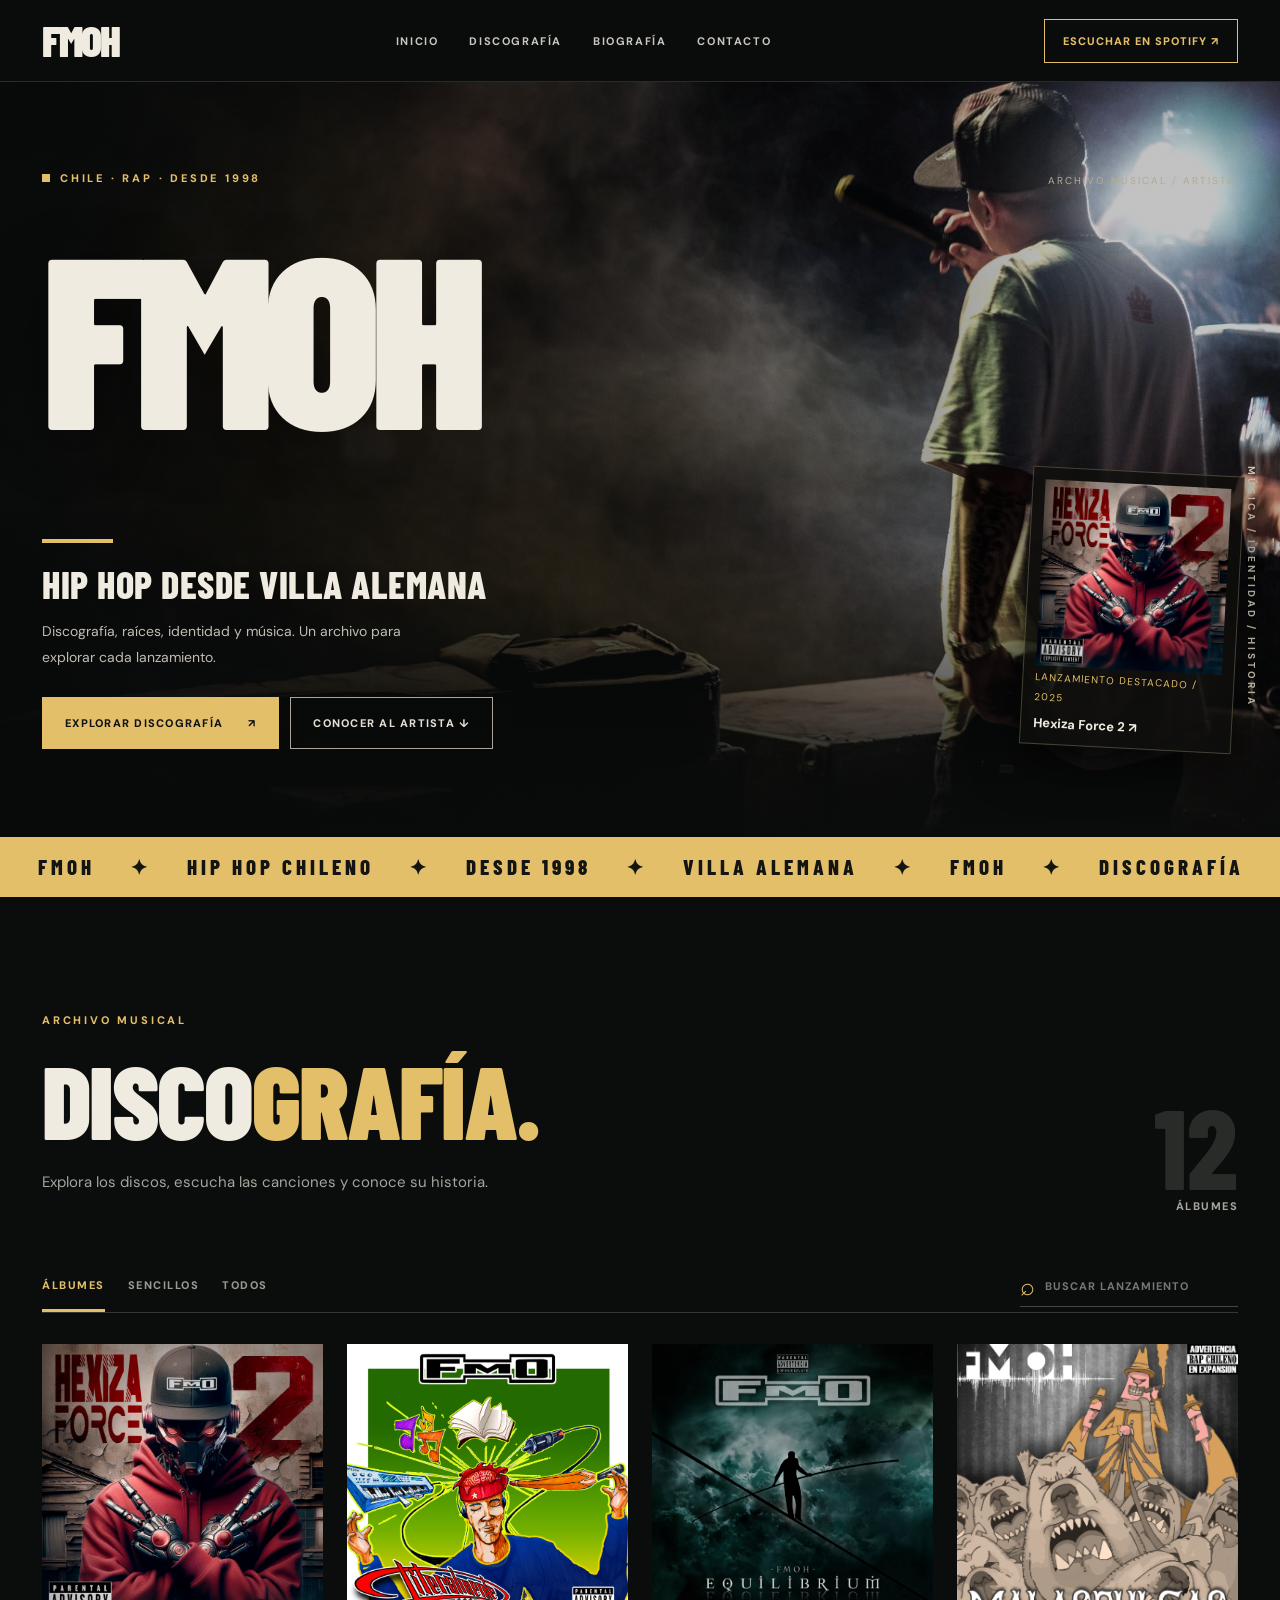
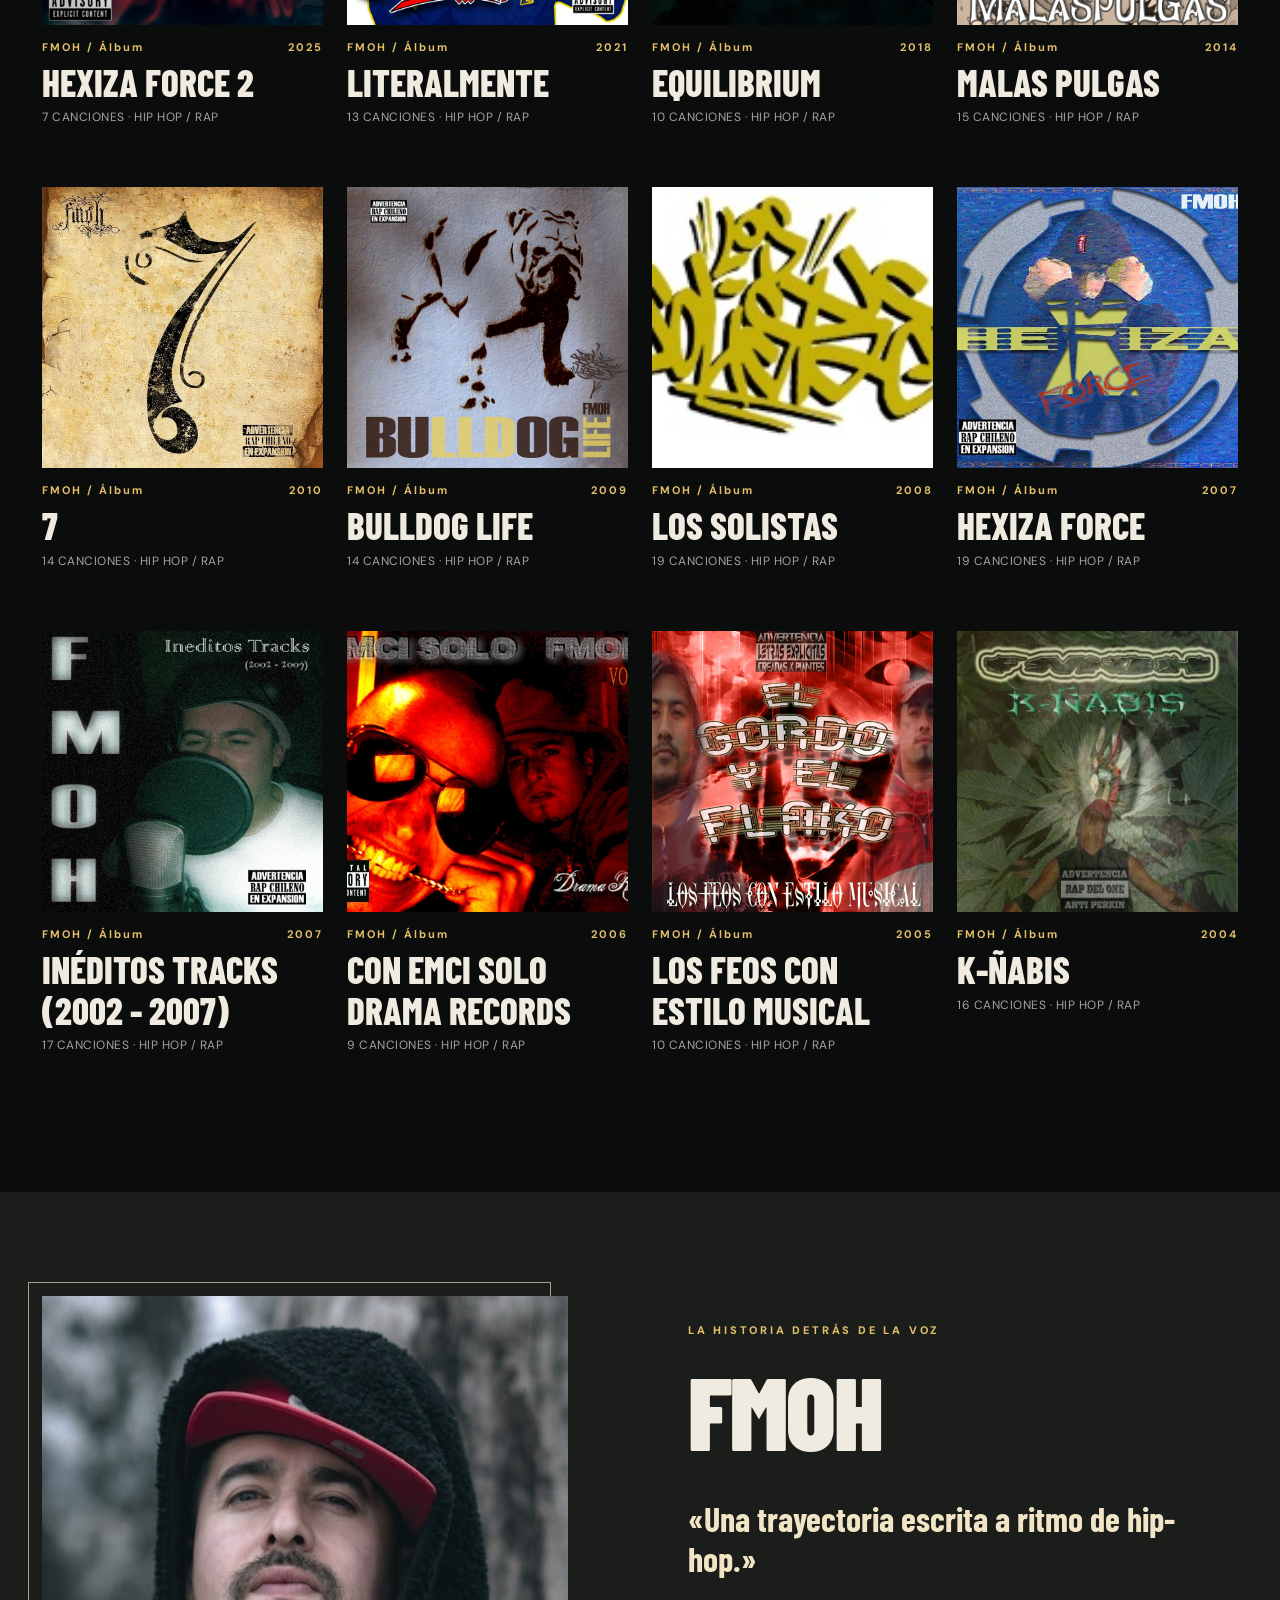
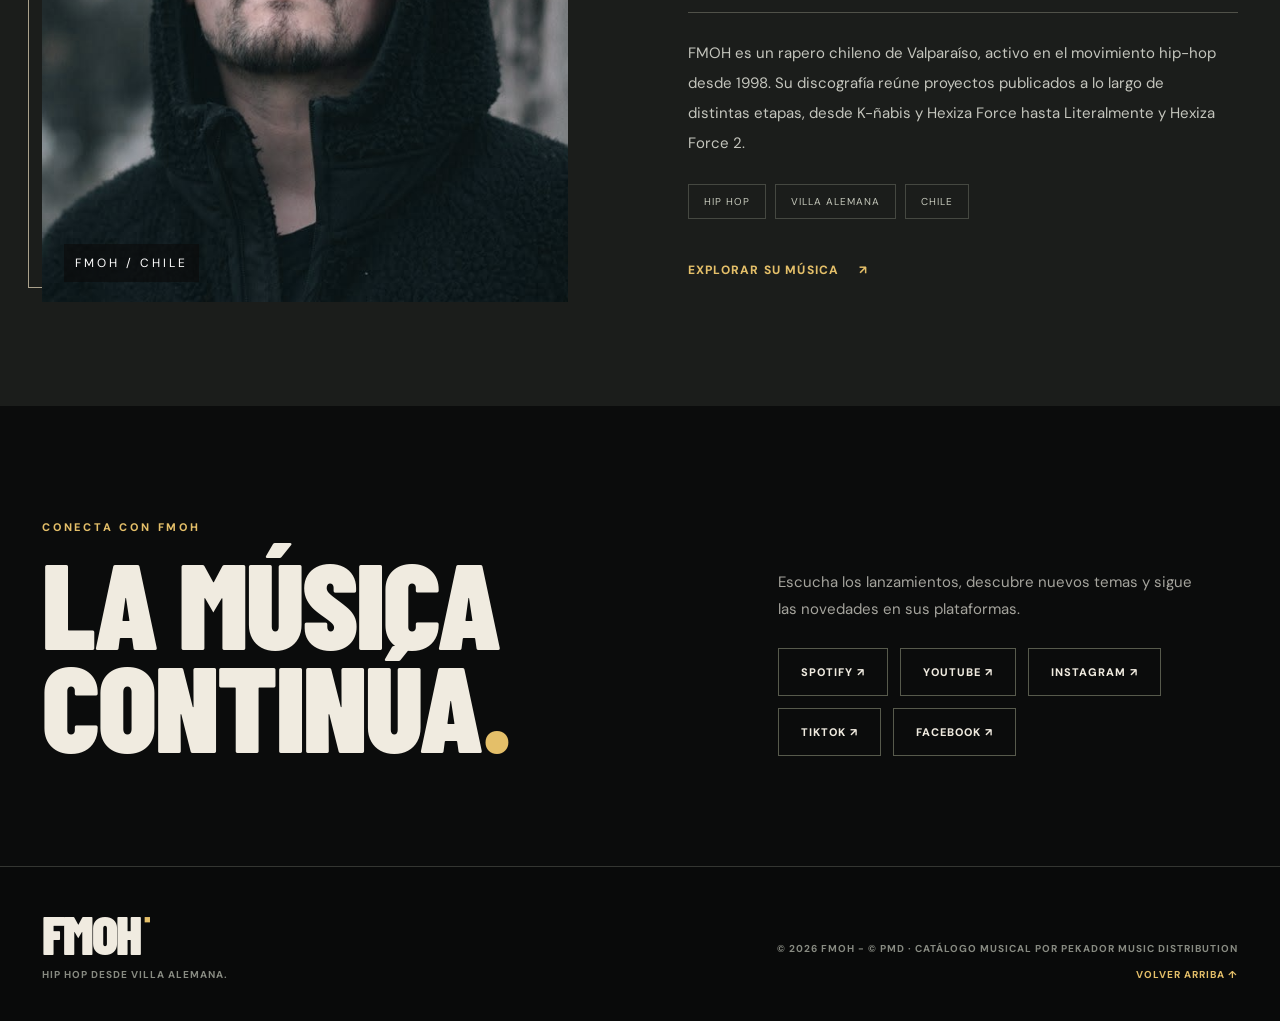
==== commit ae8681a4: "Mantener reproductor activo al navegar y actualizar textos" ====
--- a/index.html
+++ b/index.html
@@ -4,7 +4,7 @@
   <meta charset="utf-8"><meta name="viewport" content="width=device-width,initial-scale=1">
   <meta name="theme-color" content="#0b0c0c"><meta name="description" content="FMOH: discografía, música y trayectoria del rapero chileno.">
   <title>FMOH — Discografía oficial · Rap chileno</title>
-  <link rel="icon" href="assets/images/favicon.svg" type="image/svg+xml"><link rel="stylesheet" href="assets/css/style.css">
+  <link rel="icon" href="assets/images/favicon.svg" type="image/svg+xml"><link rel="stylesheet" href="assets/css/style.css?v=20261118-player">
 </head>
 <body data-page="home">
   <header class="header"><div class="wrap nav-inner">
@@ -28,7 +28,7 @@
     <section class="bio-section" id="biografia"><div class="wrap bio-grid"><div class="bio-visual"><img id="artistPhoto" src="assets/images/artista-demo.jpg" alt="Imagen provisional para la fotografía del artista" loading="lazy"><span class="bio-stamp">FMOH / CHILE</span></div><div class="bio-copy"><span class="kicker">LA HISTORIA DETRÁS DE LA VOZ</span><h2>FMOH<span></span></h2><p class="bio-quote" id="artistQuote">«Una trayectoria escrita a ritmo de hip-hop.»</p><div class="bio-rule"></div><p class="bio-text" id="artistBio"></p><div class="bio-chips"><span>HIP HOP</span><span>VILLA ALEMANA</span><span>CHILE</span></div><a class="text-link" id="bioSpotify" href="#contacto">EXPLORAR SU MÚSICA <span>↗</span></a></div></div></section>
     <section class="listen-section wrap" id="contacto"><span class="kicker">CONECTA CON FMOH</span><div class="listen-layout"><h2>LA MÚSICA<br>CONTINÚA<span>.</span></h2><div><p>Escucha los lanzamientos, descubre nuevos temas y sigue las novedades en sus plataformas.</p><div class="social-links" id="socialLinks"></div></div></div></section>
   </main>
-  <footer class="footer"><div class="wrap footer-flex"><div><a class="footer-logo" href="#inicio">FMOH<span>■</span></a><p>HIP HOP DESDE VILLA ALEMANA.</p></div><div class="footer-meta"><span>© <span id="yearNow"></span> FMOH · CATÁLOGO MUSICAL POR PEKADOR MUSIC DISTRIBUTION</span><a href="#inicio">VOLVER ARRIBA ↑</a></div></div></footer>
+  <footer class="footer"><div class="wrap footer-flex"><div><a class="footer-logo" href="#inicio">FMOH<span>■</span></a><p>HIP HOP DESDE VILLA ALEMANA.</p></div><div class="footer-meta"><span>© <span id="yearNow"></span> FMOH - © PMD · CATÁLOGO MUSICAL POR PEKADOR MUSIC DISTRIBUTION</span><a href="#inicio">VOLVER ARRIBA ↑</a></div></div></footer>
   <div class="toast" id="toast" role="status" aria-live="polite"></div>
-  <script src="data/site-data.js"></script><script src="assets/js/site.js" defer></script>
+  <script src="data/site-data.js"></script><script src="assets/js/site.js?v=20261118-player" defer></script>
 </body></html>
--- a/assets/css/style.css
+++ b/assets/css/style.css
@@ -20,7 +20,8 @@
 .track-info strong{display:block;overflow-wrap:anywhere}
 .track-info small{display:block;font-size:10px;line-height:1.5;color:#a5a99e;margin-top:6px;letter-spacing:.4px}
 .track-action{align-items:center;gap:7px}
-.track-download{border:1px solid #62685e;background:transparent;color:var(--yellow);width:38px;height:38px;border-radius:50%;font-size:18px;font-weight:700}
+.track-download{display:inline-flex;align-items:center;justify-content:center;gap:4px;flex:none;border:1px solid #62685e;background:transparent;color:var(--yellow);padding:0 9px;height:38px;border-radius:4px;font-size:11px;font-weight:700;white-space:nowrap}
+.track-head,.track-row{grid-template-columns:65px minmax(0,1fr) 100px 150px}
 .track-download:hover{background:var(--yellow);border-color:var(--yellow);color:#0b0c0c}
 .track-row.playing .track-no{color:#f4d58c}
 .track-row.playing .track-title{color:#f6dea8}
@@ -45,7 +46,7 @@
 .extra-credits p{font-size:13px!important;margin:8px 0 24px!important}
 .spotify-embed{grid-column:1/-1;margin-top:26px;max-width:720px;width:100%}
 .spotify-embed .kicker{display:block;margin-bottom:17px}
-body[data-page=album]:has(.audio-dock:not([hidden])){padding-bottom:94px}
+body:has(.audio-dock:not([hidden])){padding-bottom:94px}
 .audio-dock{display:grid;grid-template-columns:52px minmax(120px,195px) 34px 38px 34px 38px minmax(80px,1fr) 38px 90px;gap:13px;min-height:80px;padding-block:12px}
 .audio-now{min-width:0;max-width:100%}
 .audio-now strong{max-width:100%;font-size:12px}
@@ -67,6 +68,7 @@
  .audio-dock .audio-now strong{font-size:11px}
 }
 @media(max-width:760px){
+ .track-head,.track-row{grid-template-columns:37px minmax(0,1fr) 48px 135px}
  .album-quick-meta{margin-top:7px;font-size:9px}
  .album-hero-grid{gap:55px}
  .download-section{padding:60px 0}
@@ -83,18 +85,19 @@
  .audio-dock #audioSeek{display:block;grid-column:2/5;grid-row:2;width:100%;max-width:none}
  .audio-dock #audioDuration{display:block;grid-column:5;grid-row:2;font-size:9px;text-align:right}
  .audio-dock #audioVolume{display:none}
- body[data-page=album]:has(.audio-dock:not([hidden])){padding-bottom:110px}
+ body:has(.audio-dock:not([hidden])){padding-bottom:110px}
 }
 @media(max-width:450px){
+ #canciones .section-heading{gap:8px}
  .album-hero-text h1{font-size:clamp(62px,17vw,88px)}
  .album-hero-actions{gap:8px}
  .album-hero-actions .btn{font-size:10px;padding:14px 12px;min-height:46px;white-space:normal}
  .album-hero-actions .btn-accent{flex:1 1 100%}
- .track-head,.track-row{grid-template-columns:26px minmax(0,1fr) 41px 80px;gap:5px}
+ .track-head,.track-row{grid-template-columns:26px minmax(0,1fr) 41px 120px;gap:5px}
  .track-info small{font-size:9px}
  .track-action{gap:6px}
  .track-play{width:34px;height:34px}
- .track-download{height:31px;width:31px}
+ .track-download{height:34px;padding:0 7px;font-size:10px}
  .track-unavailable{width:31px}
  .audio-dock{grid-template-columns:35px minmax(65px,1fr) 26px 29px 26px;padding:8px 12px;column-gap:4px}
  .audio-dock img{width:35px;height:35px}
@@ -106,6 +109,7 @@
  .audio-dock #audioTime{font-size:9px}
  .download-layout h2{font-size:62px}
 }
+@media(max-width:360px){#discografia .section-heading{gap:8px}#discografia .section-heading h2{font-size:42px}}
 @media(prefers-reduced-motion:reduce){*,*::before,*::after{animation-duration:.01ms!important;transition-duration:.01ms!important;scroll-behavior:auto!important}}
 
 [hidden]{display:none!important}
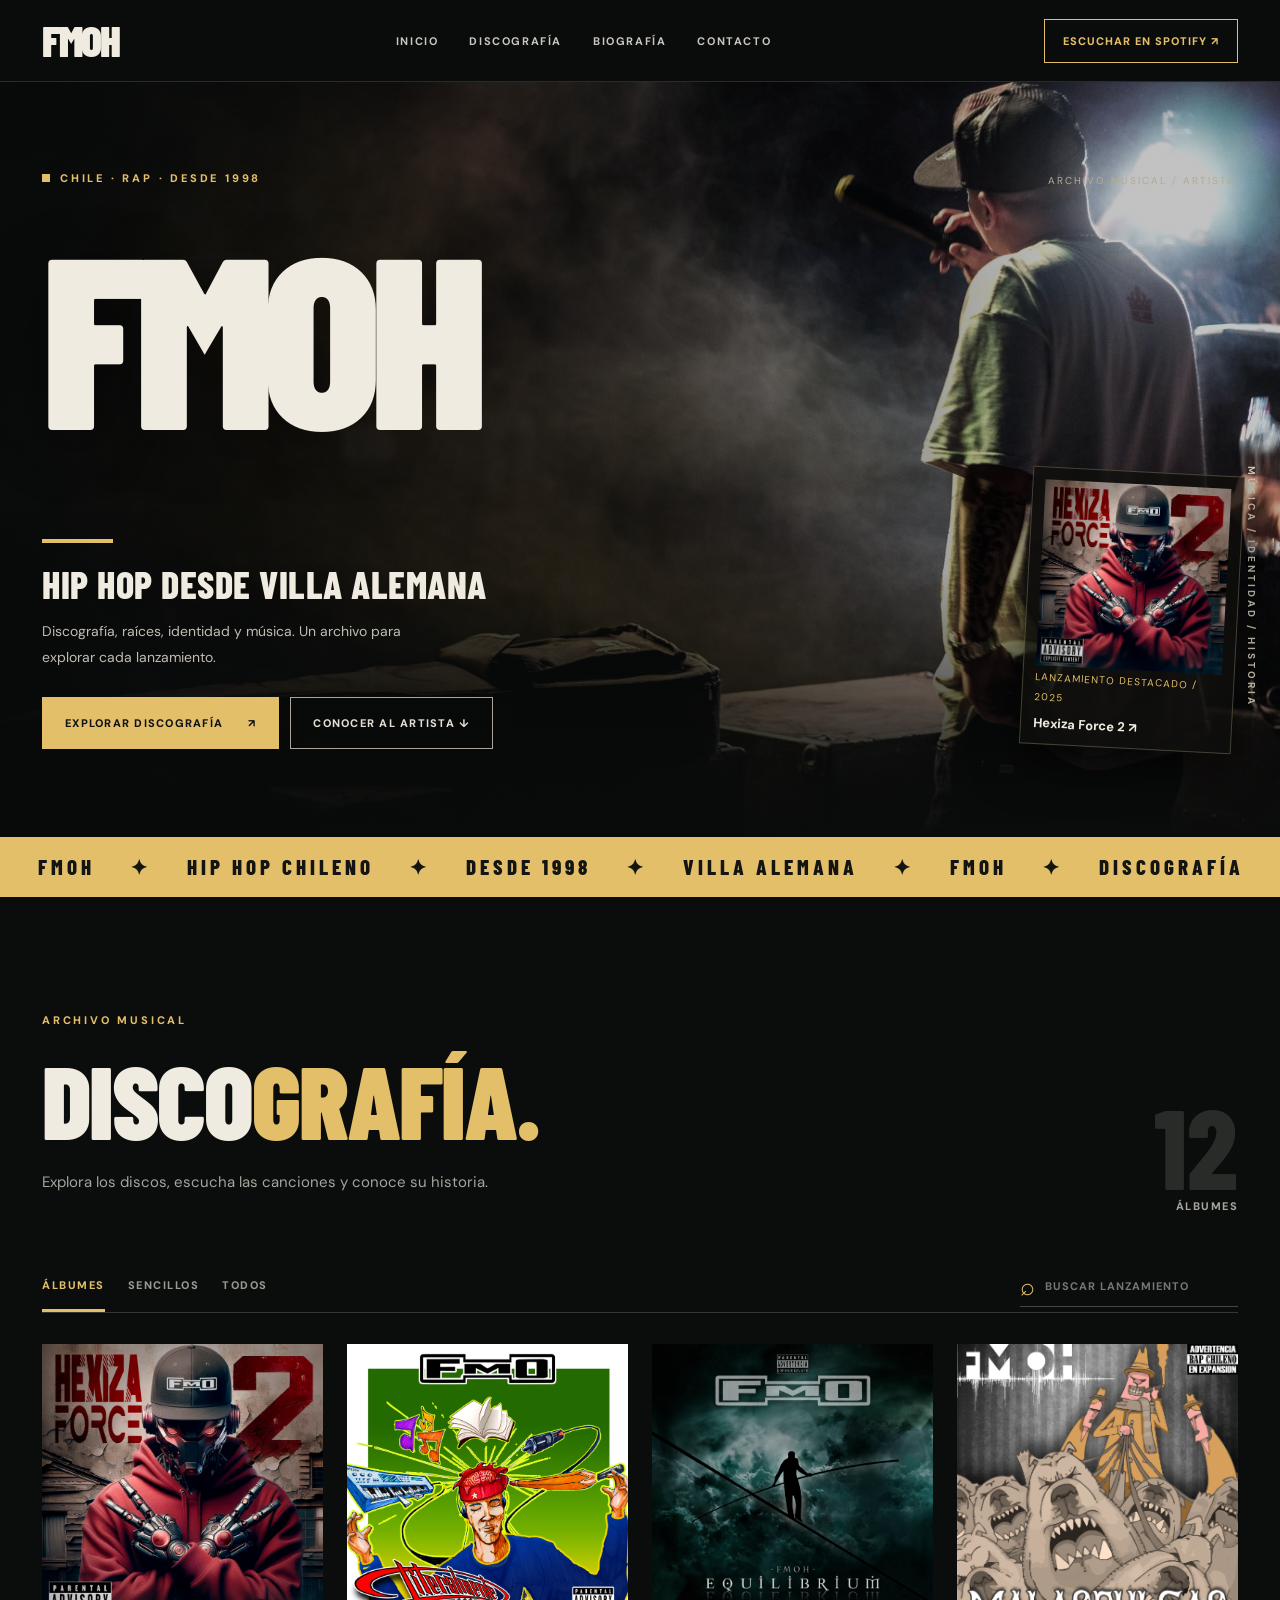
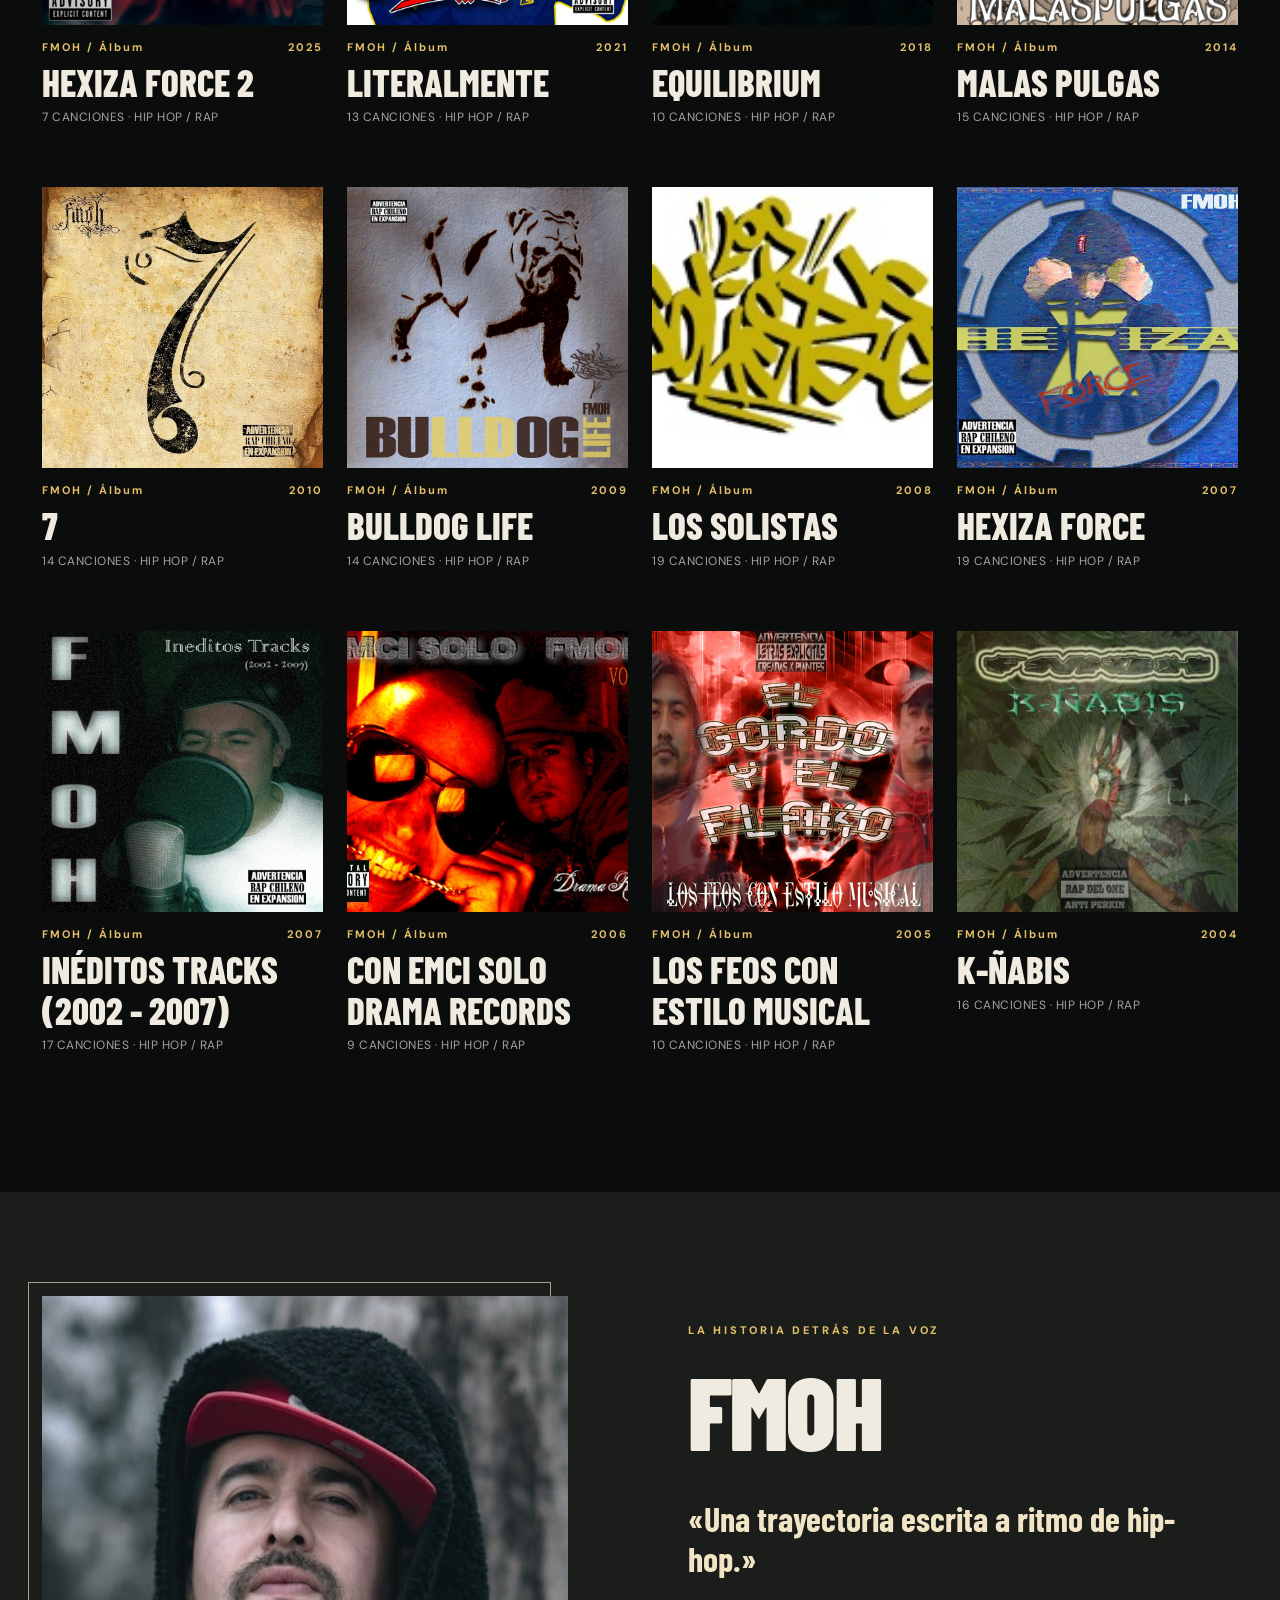
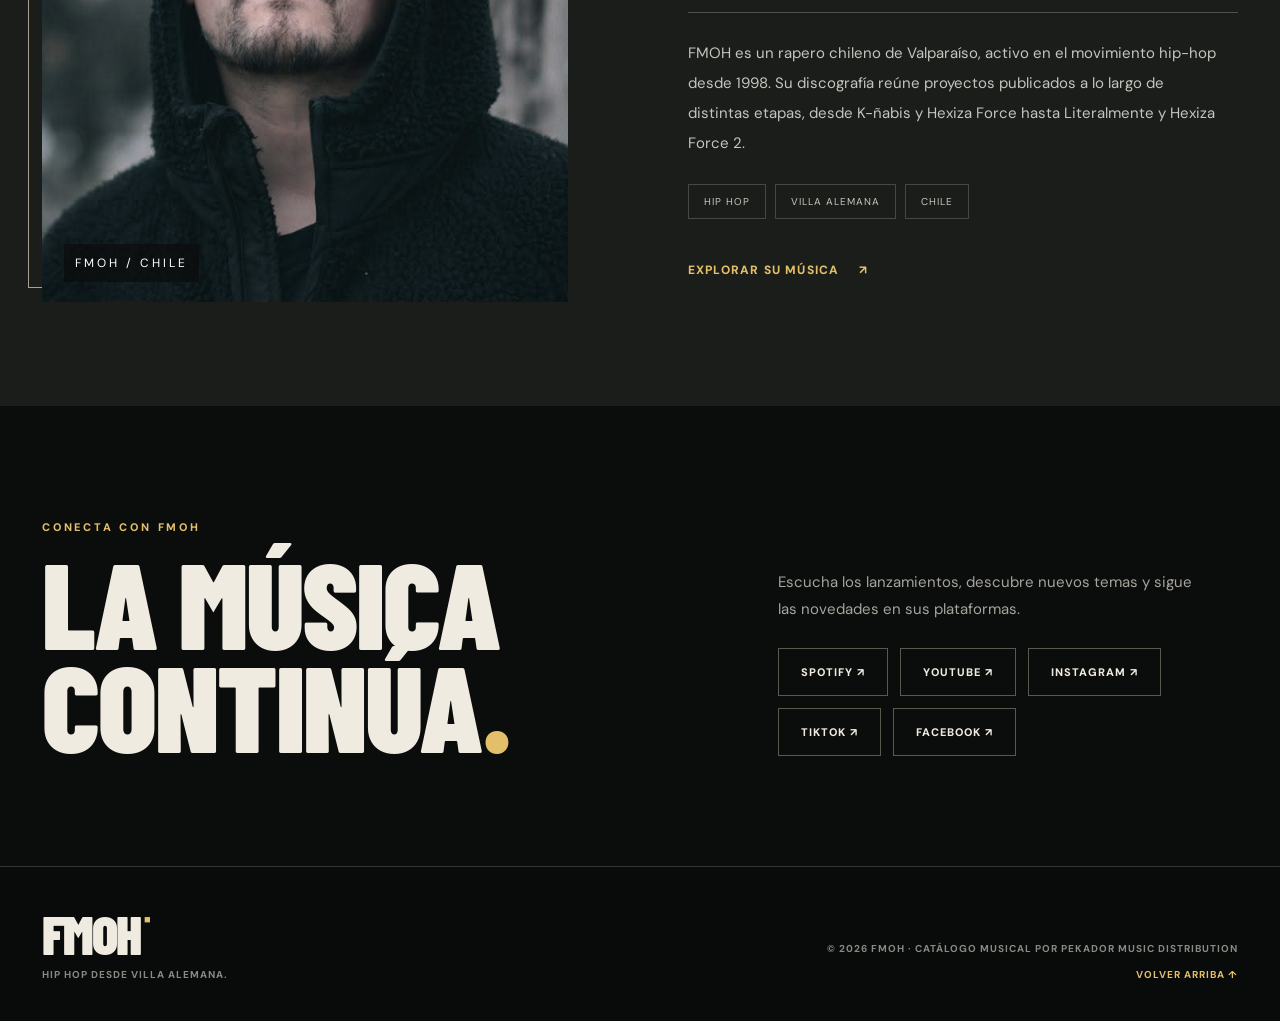
==== commit 9fe6bade: "Update index.html" ====
--- a/index.html
+++ b/index.html
@@ -28,7 +28,7 @@
     <section class="bio-section" id="biografia"><div class="wrap bio-grid"><div class="bio-visual"><img id="artistPhoto" src="assets/images/artista-demo.jpg" alt="Imagen provisional para la fotografía del artista" loading="lazy"><span class="bio-stamp">FMOH / CHILE</span></div><div class="bio-copy"><span class="kicker">LA HISTORIA DETRÁS DE LA VOZ</span><h2>FMOH<span></span></h2><p class="bio-quote" id="artistQuote">«Una trayectoria escrita a ritmo de hip-hop.»</p><div class="bio-rule"></div><p class="bio-text" id="artistBio"></p><div class="bio-chips"><span>HIP HOP</span><span>VILLA ALEMANA</span><span>CHILE</span></div><a class="text-link" id="bioSpotify" href="#contacto">EXPLORAR SU MÚSICA <span>↗</span></a></div></div></section>
     <section class="listen-section wrap" id="contacto"><span class="kicker">CONECTA CON FMOH</span><div class="listen-layout"><h2>LA MÚSICA<br>CONTINÚA<span>.</span></h2><div><p>Escucha los lanzamientos, descubre nuevos temas y sigue las novedades en sus plataformas.</p><div class="social-links" id="socialLinks"></div></div></div></section>
   </main>
-  <footer class="footer"><div class="wrap footer-flex"><div><a class="footer-logo" href="#inicio">FMOH<span>■</span></a><p>HIP HOP DESDE VILLA ALEMANA.</p></div><div class="footer-meta"><span>© <span id="yearNow"></span> FMOH - © PMD · CATÁLOGO MUSICAL POR PEKADOR MUSIC DISTRIBUTION</span><a href="#inicio">VOLVER ARRIBA ↑</a></div></div></footer>
+  <footer class="footer"><div class="wrap footer-flex"><div><a class="footer-logo" href="#inicio">FMOH<span>■</span></a><p>HIP HOP DESDE VILLA ALEMANA.</p></div><div class="footer-meta"><span>© <span id="yearNow"></span> FMOH · CATÁLOGO MUSICAL POR PEKADOR MUSIC DISTRIBUTION</span><a href="#inicio">VOLVER ARRIBA ↑</a></div></div></footer>
   <div class="toast" id="toast" role="status" aria-live="polite"></div>
   <script src="data/site-data.js"></script><script src="assets/js/site.js?v=20261118-player" defer></script>
 </body></html>
